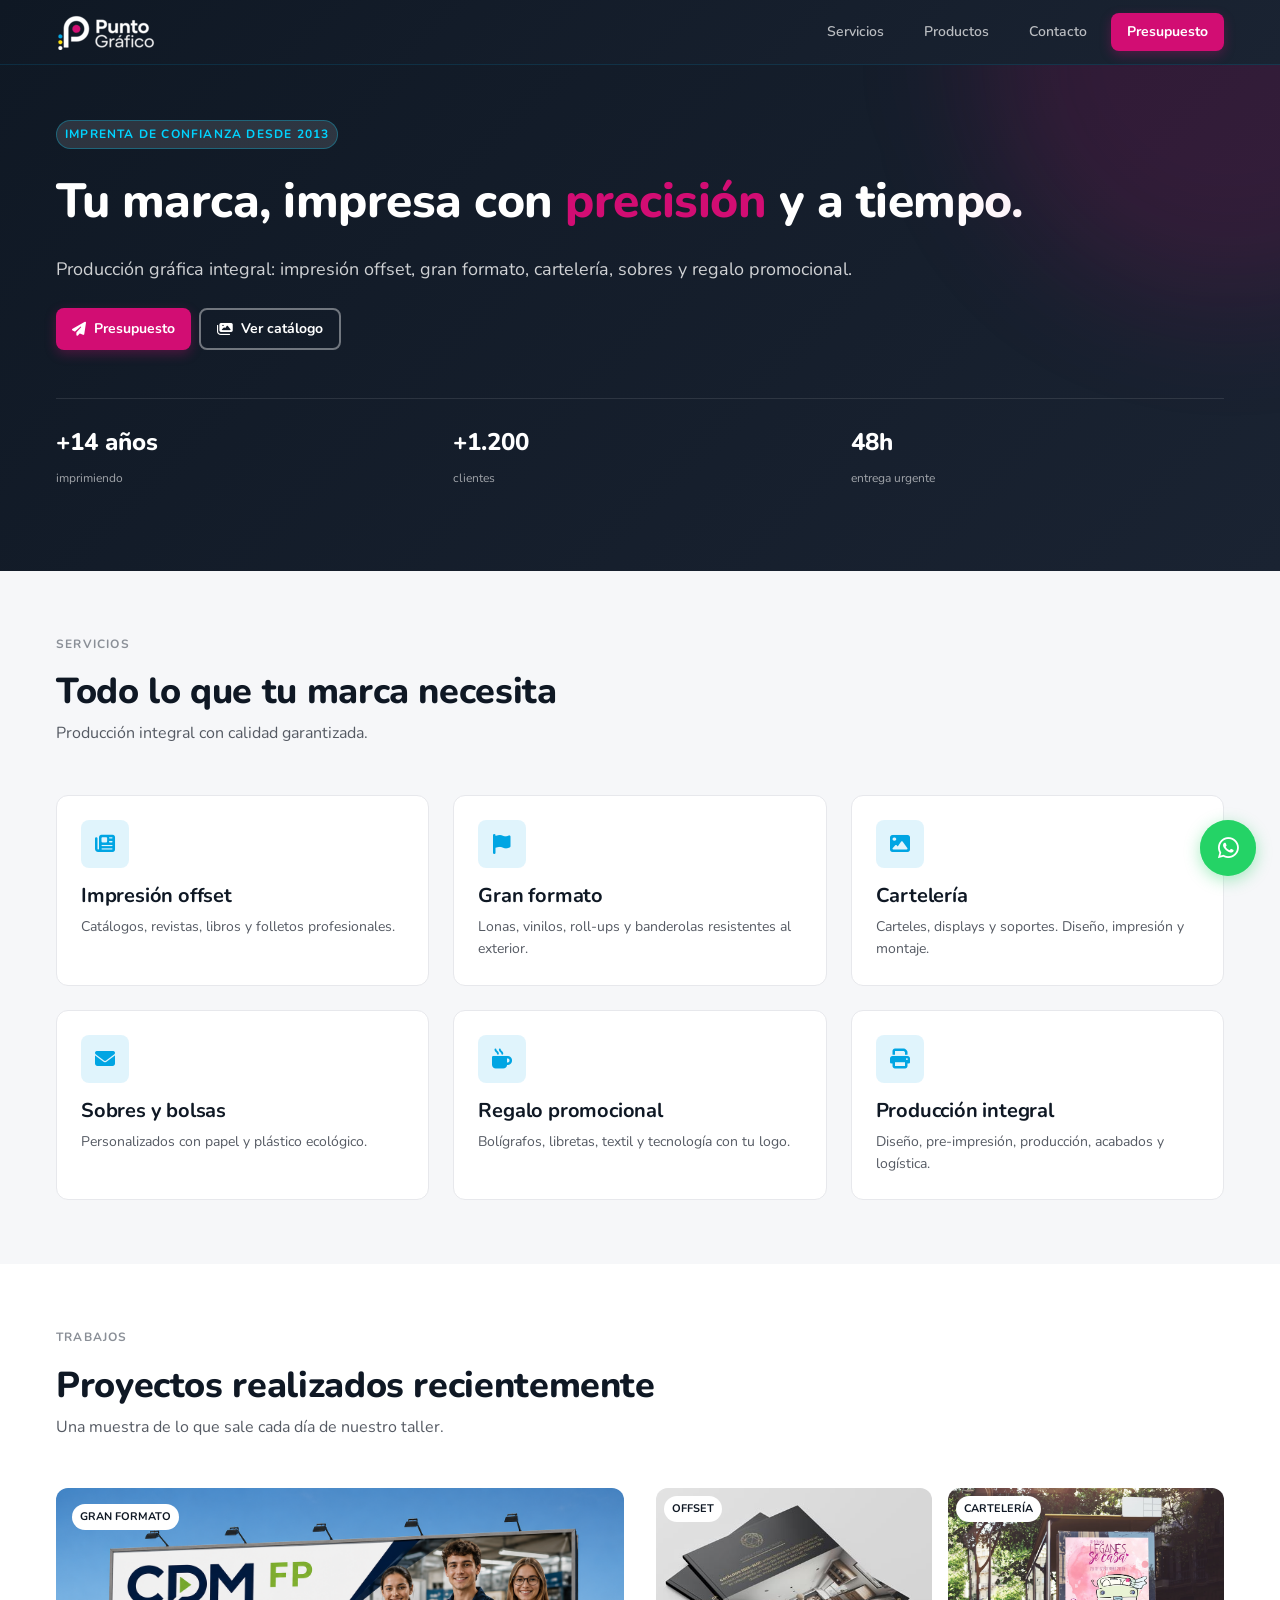
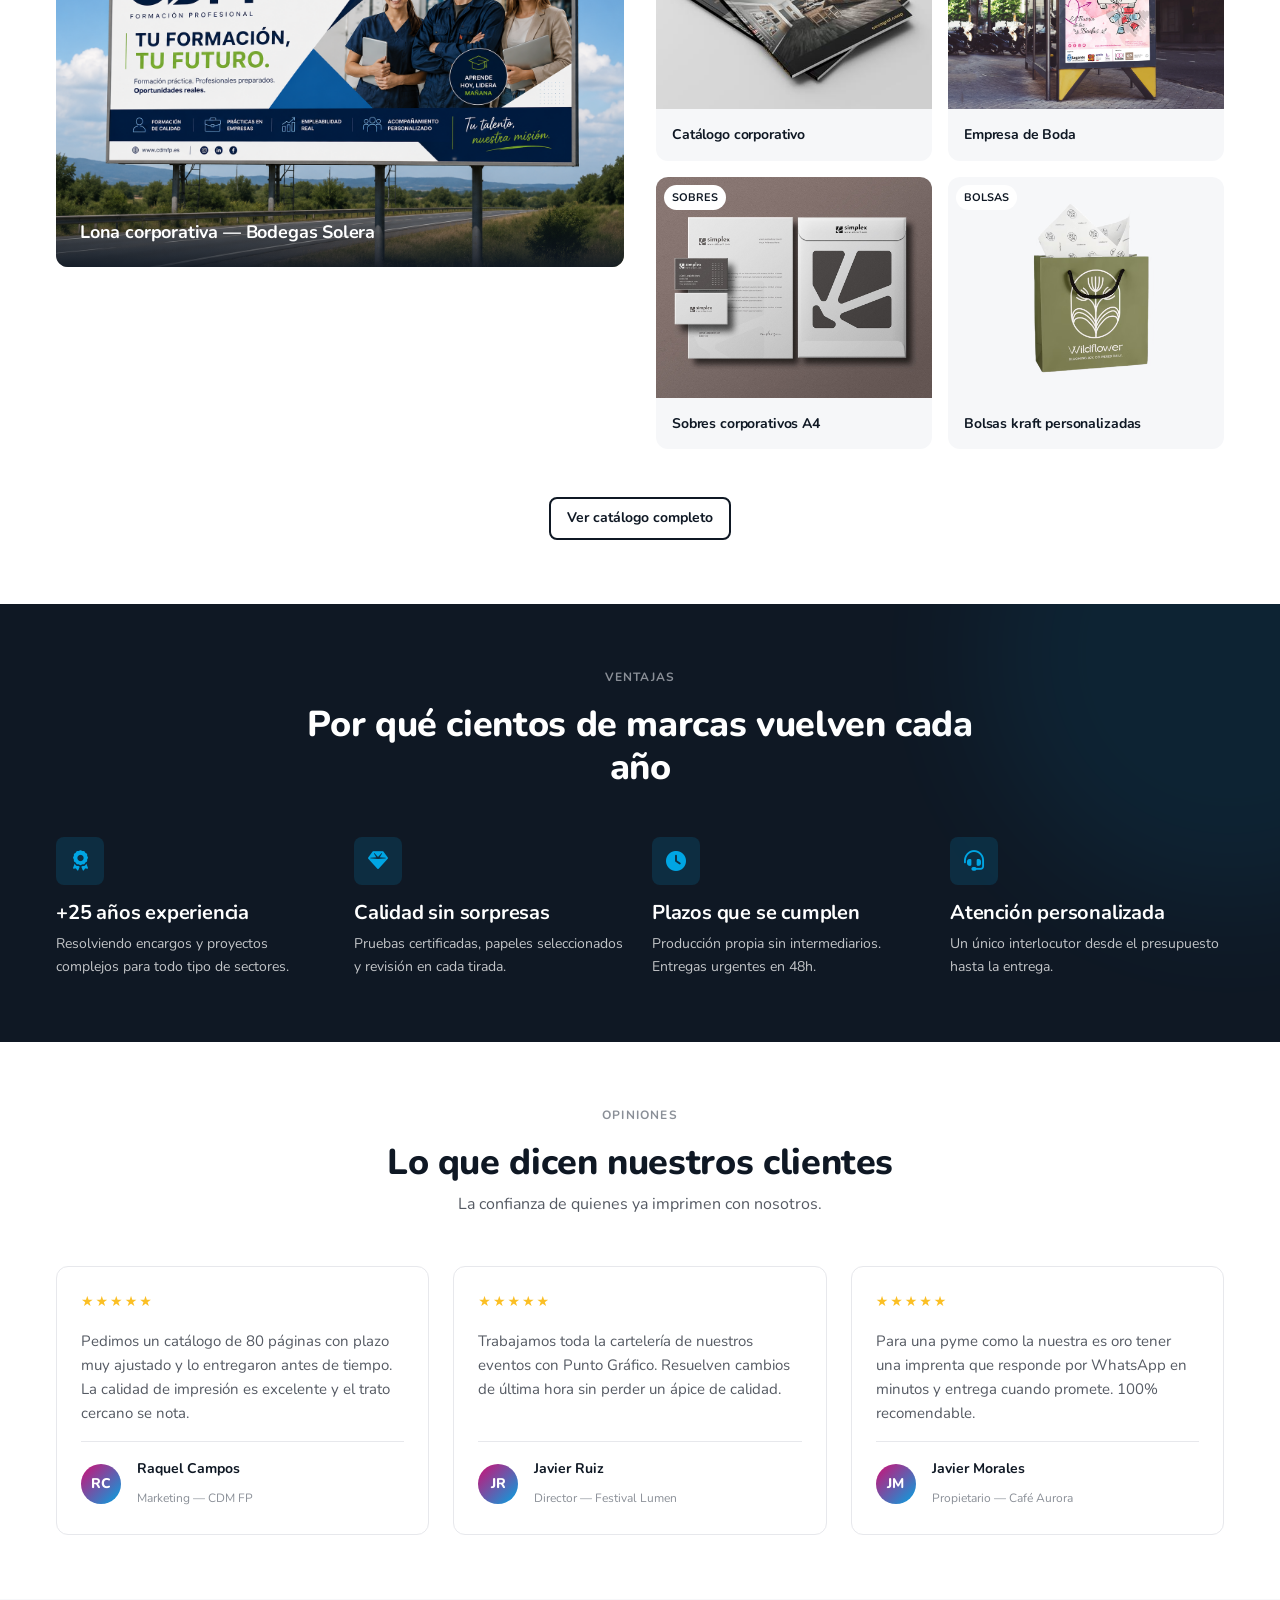
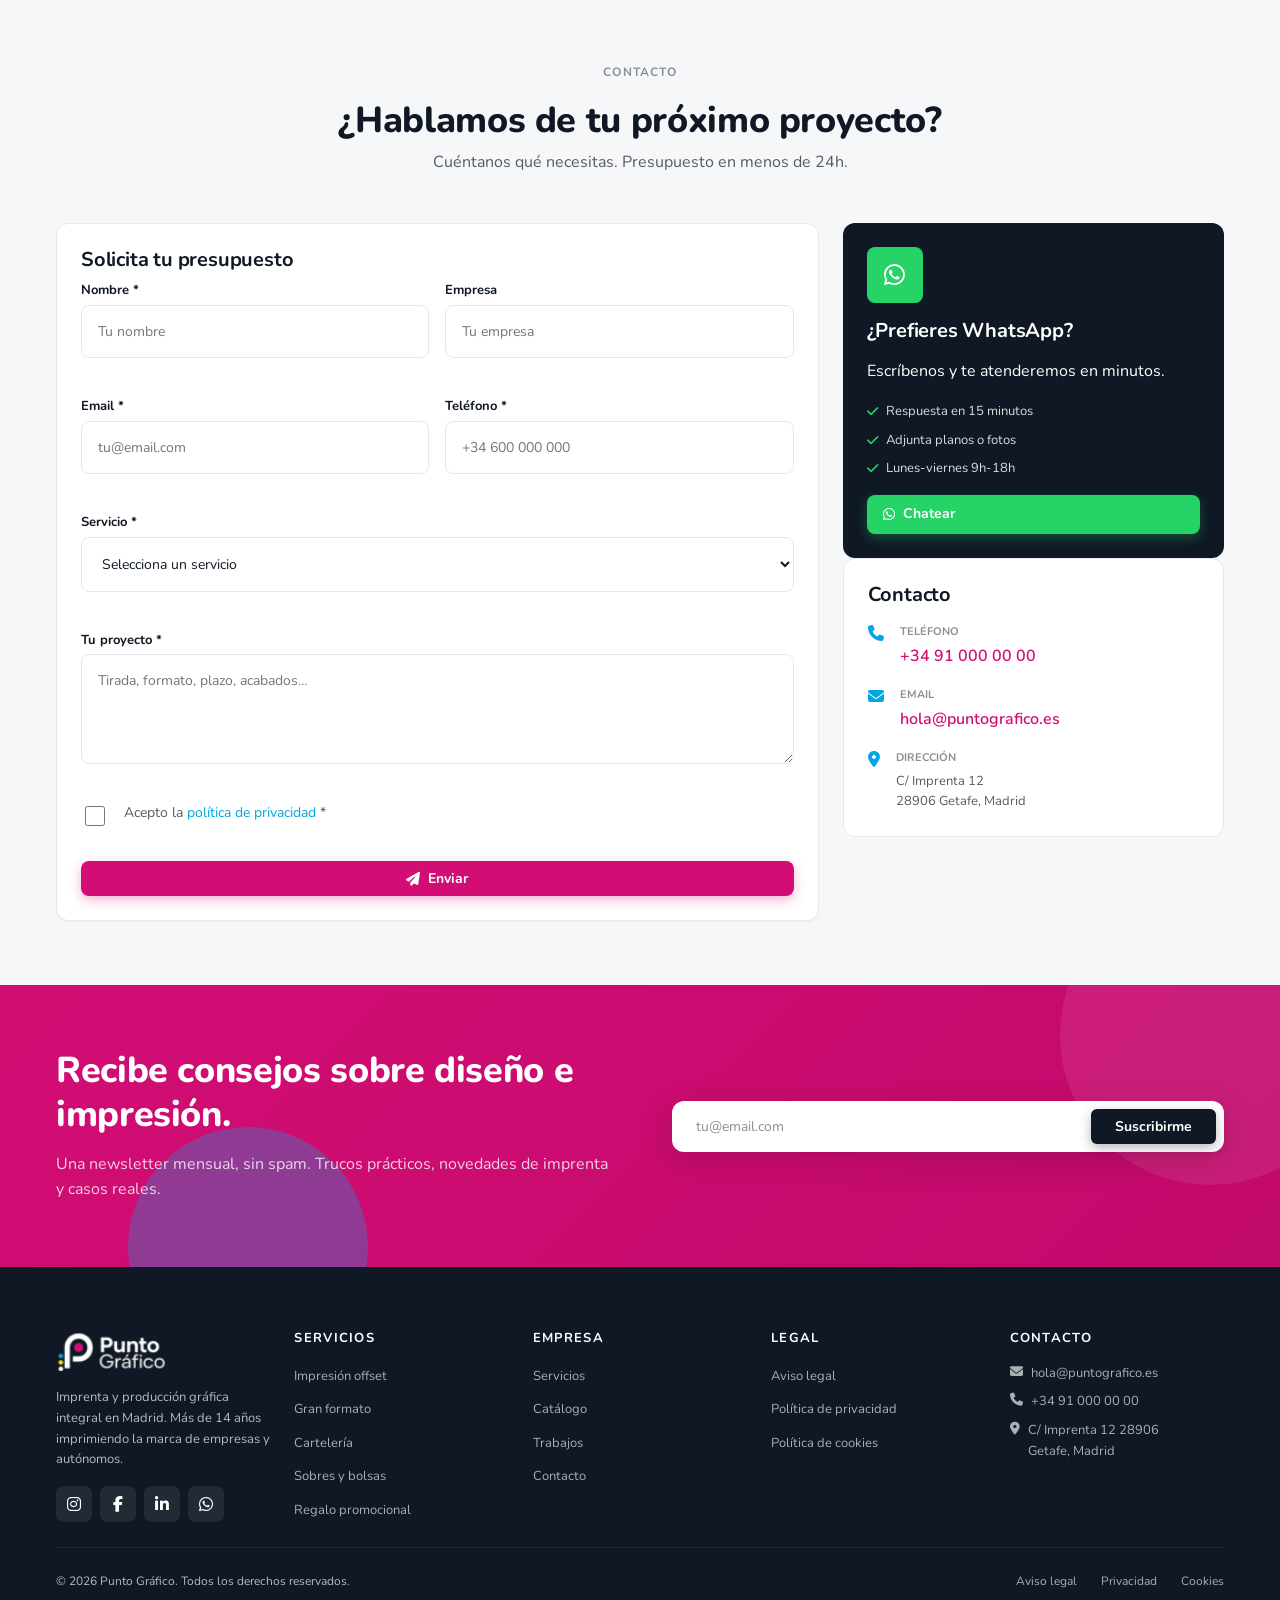
==== index.html @ 83bddce2 "primer commit" ====
<!DOCTYPE html>
<html lang="es">
<head>
    <meta charset="UTF-8">
    <meta name="viewport" content="width=device-width, initial-scale=1.0">
    <title>Punto Gráfico — Imprenta y producción gráfica</title>
    <meta name="description" content="Punto Gráfico: impresión offset, gran formato, cartelería, sobres y bolsas, regalo promocional. +14 años imprimiendo.">
    <link rel="preconnect" href="https://fonts.googleapis.com">
    <link rel="preconnect" href="https://fonts.gstatic.com" crossorigin>
    <link href="https://fonts.googleapis.com/css2?family=Nunito:wght@400;600;700;800&display=swap" rel="stylesheet">
    <link rel="stylesheet" href="https://cdnjs.cloudflare.com/ajax/libs/font-awesome/6.4.0/css/all.min.css">
    <link rel="stylesheet" href="css/styles.css">
</head>
<body>
    <!-- ───── Navbar ───── -->
    <header class="nav" id="nav">
        <div class="container nav-inner">
            <!-- <a href="#" class="logo">Punto Gráfico</a> -->
            <a href="#" class="logo"><img class="logo-img"  src="img/punto_grafico_white.png"></a>
            <button class="nav-toggle" id="nav-toggle" aria-label="Abrir menú" aria-expanded="false">
                <span class="hamburger"></span>
            </button>
            <nav id="nav-menu" class="nav-menu">
                <ul class="nav-links">
                    <li><a href="servicios.html">Servicios</a></li>
                    <li><a href="productos.html">Productos</a></li>
                    <li><a href="contacto.html">Contacto</a></li>
                </ul>
            </nav>
            <a href="contacto.html#contacto-form" class="btn btn-primary">Presupuesto</a>
        </div>
    </header>

    <main>
        <!-- ───── Hero ───── -->
        <section class="hero">
            <div class="container">
                <span class="badge">Imprenta de confianza desde 2013</span>
                <h1>Tu marca, impresa con <span class="accent">precisión</span> y a tiempo.</h1>
                <p class="lead">Producción gráfica integral: impresión offset, gran formato, cartelería, sobres y regalo promocional.</p>
                <div class="hero-cta">
                    <a href="contacto.html#contacto-form" class="btn btn-primary"><i class="fas fa-paper-plane"></i> Presupuesto</a>
                    <a href="productos.html" class="btn btn-secondary"><i class="fas fa-images"></i> Ver catálogo</a>
                </div>
                <div class="hero-stats">
                    <div><strong>+14 años</strong><span>imprimiendo</span></div>
                    <div><strong>+1.200</strong><span>clientes</span></div>
                    <div><strong>48h</strong><span>entrega urgente</span></div>
                </div>
            </div>
        </section>

        <!-- ───── Servicios ───── -->
        <section id="servicios" class="servicios">
            <div class="container">
                <div class="section-head">
                    <span class="eyebrow">Servicios</span>
                    <h2>Todo lo que tu marca necesita</h2>
                    <p>Producción integral con calidad garantizada.</p>
                </div>
                <div class="grid-servicios">
                    <article class="service-card">
                        <div class="service-icon"><i class="fas fa-newspaper"></i></div>
                        <h3>Impresión offset</h3>
                        <p>Catálogos, revistas, libros y folletos profesionales.</p>
                    </article>
                    <article class="service-card">
                        <div class="service-icon"><i class="fas fa-flag"></i></div>
                        <h3>Gran formato</h3>
                        <p>Lonas, vinilos, roll-ups y banderolas resistentes al exterior.</p>
                    </article>
                    <article class="service-card">
                        <div class="service-icon"><i class="fas fa-image"></i></div>
                        <h3>Cartelería</h3>
                        <p>Carteles, displays y soportes. Diseño, impresión y montaje.</p>
                    </article>
                    <article class="service-card">
                        <div class="service-icon"><i class="fas fa-envelope"></i></div>
                        <h3>Sobres y bolsas</h3>
                        <p>Personalizados con papel y plástico ecológico.</p>
                    </article>
                    <article class="service-card">
                        <div class="service-icon"><i class="fas fa-mug-hot"></i></div>
                        <h3>Regalo promocional</h3>
                        <p>Bolígrafos, libretas, textil y tecnología con tu logo.</p>
                    </article>
                    <article class="service-card">
                        <div class="service-icon"><i class="fas fa-print"></i></div>
                        <h3>Producción integral</h3>
                        <p>Diseño, pre-impresión, producción, acabados y logística.</p>
                    </article>
                </div>
            </div>
        </section>

        <!-- ───── Trabajos ───── -->
        <section id="trabajos" class="trabajos">
            <div class="container">
                <div class="section-head">
                    <span class="eyebrow">Trabajos</span>
                    <h2>Proyectos realizados recientemente</h2>
                    <p>Una muestra de lo que sale cada día de nuestro taller.</p>
                </div>
                <div class="proyectos-grid">
                    <article class="proyecto-featured">
                        <img src="img/lona-cdmfp.png" alt="Lona corporativa">
                        <span class="proyecto-tag">Gran formato</span>
                        <h3>Lona corporativa — Bodegas Solera</h3>
                    </article>
                    <div class="proyectos-small">
                        <article class="proyecto-card">
                            <img src="img/catalogo-profesional.jpg" alt="Catálogo">
                            <span class="proyecto-tag">Offset</span>
                            <h3>Catálogo corporativo</h3>
                        </article>
                        <article class="proyecto-card">
                            <img src="img/carteleria-bus.webp" alt="Cartelería">
                            <span class="proyecto-tag">Cartelería</span>
                            <h3>Empresa de Boda</h3>
                        </article>
                        <article class="proyecto-card">
                            <img src="img/bolsa-simplex.jpg" alt="Sobres">
                            <span class="proyecto-tag">Sobres</span>
                            <h3>Sobres corporativos A4</h3>
                        </article>
                        <article class="proyecto-card">
                            <img src="img/bolsa-wildflower.avif" alt="Bolsas">
                            <span class="proyecto-tag">Bolsas</span>
                            <h3>Bolsas kraft personalizadas</h3>
                        </article>
                    </div>
                </div>
                <div class="proyectos-cta">
                    <a href="productos.html" class="btn btn-secondary">Ver catálogo completo</a>
                </div>
            </div>
        </section>

        <!-- ───── Por qué ───── -->
        <section id="por-que" class="por-que">
            <div class="container">
                <div class="section-head section-head-center">
                    <span class="eyebrow">Ventajas</span>
                    <h2>Por qué cientos de marcas vuelven cada año</h2>
                </div>
                <div class="grid-rasgos">
                    <div class="rasgo">
                        <div class="rasgo-icon"><i class="fas fa-award"></i></div>
                        <h3>+25 años experiencia</h3>
                        <p>Resolviendo encargos y proyectos complejos para todo tipo de sectores.</p>
                    </div>
                    <div class="rasgo">
                        <div class="rasgo-icon"><i class="fas fa-gem"></i></div>
                        <h3>Calidad sin sorpresas</h3>
                        <p>Pruebas certificadas, papeles seleccionados y revisión en cada tirada.</p>
                    </div>
                    <div class="rasgo">
                        <div class="rasgo-icon"><i class="fas fa-clock"></i></div>
                        <h3>Plazos que se cumplen</h3>
                        <p>Producción propia sin intermediarios. Entregas urgentes en 48h.</p>
                    </div>
                    <div class="rasgo">
                        <div class="rasgo-icon"><i class="fas fa-headset"></i></div>
                        <h3>Atención personalizada</h3>
                        <p>Un único interlocutor desde el presupuesto hasta la entrega.</p>
                    </div>
                </div>
            </div>
        </section>

        <!-- ───── Reseñas ───── -->
        <section id="resenas" class="resenas">
            <div class="container">
                <div class="section-head section-head-center">
                    <span class="eyebrow">Opiniones</span>
                    <h2>Lo que dicen nuestros clientes</h2>
                    <p>La confianza de quienes ya imprimen con nosotros.</p>
                </div>
                <div class="testimonios-grid">
                    <article class="testimonio">
                        <div class="stars">★★★★★</div>
                        <p class="testimonio-text">Pedimos un catálogo de 80 páginas con plazo muy ajustado y lo entregaron antes de tiempo. La calidad de impresión es excelente y el trato cercano se nota.</p>
                        <div class="testimonio-autor">
                            <div class="avatar">RC</div>
                            <div>
                                <strong>Raquel Campos</strong>
                                <span>Marketing — CDM FP</span>
                            </div>
                        </div>
                    </article>

                    <article class="testimonio">
                        <div class="stars">★★★★★</div>
                        <p class="testimonio-text">Trabajamos toda la cartelería de nuestros eventos con Punto Gráfico. Resuelven cambios de última hora sin perder un ápice de calidad.</p>
                        <div class="testimonio-autor">
                            <div class="avatar">JR</div>
                            <div>
                                <strong>Javier Ruiz</strong>
                                <span>Director — Festival Lumen</span>
                            </div>
                        </div>
                    </article>

                    <article class="testimonio">
                        <div class="stars">★★★★★</div>
                        <p class="testimonio-text">Para una pyme como la nuestra es oro tener una imprenta que responde por WhatsApp en minutos y entrega cuando promete. 100% recomendable.</p>
                        <div class="testimonio-autor">
                            <div class="avatar">JM</div>
                            <div>
                                <strong>Javier Morales</strong>
                                <span>Propietario — Café Aurora</span>
                            </div>
                        </div>
                    </article>
                </div>
            </div>
        </section>

        <!-- ───── Contacto ───── -->
        <section id="contacto" class="contacto">
            <div class="container">
                <div class="section-head section-head-center">
                    <span class="eyebrow">Contacto</span>
                    <h2>¿Hablamos de tu próximo proyecto?</h2>
                    <p>Cuéntanos qué necesitas. Presupuesto en menos de 24h.</p>
                </div>
                <div class="contacto-grid">
                    <form class="form-card" id="contacto-form" novalidate>
                        <h3>Solicita tu presupuesto</h3>
                        <div class="form-row">
                            <div class="form-field">
                                <label for="nombre">Nombre *</label>
                                <input type="text" id="nombre" name="nombre" placeholder="Tu nombre" required>
                                <span class="error-message" id="error-nombre" role="alert"></span>
                            </div>
                            <div class="form-field">
                                <label for="empresa">Empresa</label>
                                <input type="text" id="empresa" name="empresa" placeholder="Tu empresa">
                            </div>
                        </div>
                        <div class="form-row">
                            <div class="form-field">
                                <label for="email">Email *</label>
                                <input type="email" id="email" name="email" placeholder="tu@email.com" required>
                                <span class="error-message" id="error-email" role="alert"></span>
                            </div>
                            <div class="form-field">
                                <label for="telefono">Teléfono *</label>
                                <input type="tel" id="telefono" name="telefono" placeholder="+34 600 000 000" required>
                                <span class="error-message" id="error-telefono" role="alert"></span>
                            </div>
                        </div>
                        <div class="form-field">
                            <label for="servicio">Servicio *</label>
                            <select id="servicio" name="servicio" required>
                                <option value="">Selecciona un servicio</option>
                                <option value="offset">Impresión offset</option>
                                <option value="gran-formato">Gran formato</option>
                                <option value="carteleria">Cartelería</option>
                                <option value="sobres">Sobres y bolsas</option>
                                <option value="promo">Regalo promocional</option>
                                <option value="integral">Producción integral</option>
                                <option value="otro">Otro</option>
                            </select>
                            <span class="error-message" id="error-servicio" role="alert"></span>
                        </div>
                        <div class="form-field">
                            <label for="mensaje">Tu proyecto *</label>
                            <textarea id="mensaje" name="mensaje" placeholder="Tirada, formato, plazo, acabados…" rows="4" required></textarea>
                            <span class="error-message" id="error-mensaje" role="alert"></span>
                        </div>
                        <div class="form-field checkbox">
                            <input type="checkbox" id="privacidad" name="privacidad" required>
                            <label for="privacidad">Acepto la <a href="#" target="_blank">política de privacidad</a> *</label>
                            <span class="error-message" id="error-privacidad" role="alert"></span>
                        </div>
                        <button type="submit" class="btn btn-primary"><i class="fas fa-paper-plane"></i> Enviar</button>
                        <div class="form-success hidden" role="status" aria-live="polite">
                            <i class="fas fa-check-circle"></i>
                            <p>¡Gracias! Te contactaremos en breve.</p>
                        </div>
                    </form>
                    <aside class="contacto-lateral">
                        <div class="whatsapp-card">
                            <div class="whatsapp-icon"><i class="fab fa-whatsapp"></i></div>
                            <h3>¿Prefieres WhatsApp?</h3>
                            <p>Escríbenos y te atenderemos en minutos.</p>
                            <ul class="wa-benefits">
                                <li><i class="fas fa-check"></i> Respuesta en 15 minutos</li>
                                <li><i class="fas fa-check"></i> Adjunta planos o fotos</li>
                                <li><i class="fas fa-check"></i> Lunes-viernes 9h-18h</li>
                            </ul>
                            <a href="https://wa.me/34600000000" target="_blank" class="btn btn-whatsapp">
                                <i class="fab fa-whatsapp"></i> Chatear
                            </a>
                        </div>
                        <div class="info-card">
                            <h3>Contacto</h3>
                            <ul class="info-list">
                                <li>
                                    <i class="fas fa-phone"></i>
                                    <div>
                                        <span class="label">Teléfono</span>
                                        <a href="tel:+34910000000">+34 91 000 00 00</a>
                                    </div>
                                </li>
                                <li>
                                    <i class="fas fa-envelope"></i>
                                    <div>
                                        <span class="label">Email</span>
                                        <a href="mailto:hola@puntografico.es">hola@puntografico.es</a>
                                    </div>
                                </li>
                                <li>
                                    <i class="fas fa-map-marker-alt"></i>
                                    <div>
                                        <span class="label">Dirección</span>
                                        <p>C/ Imprenta 12<br>28906 Getafe, Madrid</p>
                                    </div>
                                </li>
                            </ul>
                        </div>
                    </aside>
                </div>
            </div>
        </section>

        <!-- ───── Newsletter ───── -->
        <section class="newsletter">
            <div class="container">
                <div class="newsletter-content">
                    <div>
                        <h2>Recibe consejos sobre diseño e impresión.</h2>
                        <p>Una newsletter mensual, sin spam. Trucos prácticos, novedades de imprenta y casos reales.</p>
                    </div>
                    <form class="newsletter-form">
                        <input type="email" placeholder="tu@email.com" required>
                        <button type="submit" class="btn btn-dark">Suscribirme</button>
                    </form>
                </div>
            </div>
        </section>
    </main>

    <!-- ───── Footer ───── -->
    <footer class="footer">
        <div class="container">
            <div class="footer-grid">
                <div class="footer-brand">
                    <img class="footer-logo" src="img/punto_grafico_white.png" alt="Punto Gráfico">
                    <p>Imprenta y producción gráfica integral en Madrid. Más de 14 años imprimiendo la marca de empresas y autónomos.</p>
                    <div class="socials">
                        <a href="#" aria-label="Instagram"><i class="fab fa-instagram"></i></a>
                        <a href="#" aria-label="Facebook"><i class="fab fa-facebook-f"></i></a>
                        <a href="#" aria-label="LinkedIn"><i class="fab fa-linkedin-in"></i></a>
                        <a href="#" aria-label="WhatsApp"><i class="fab fa-whatsapp"></i></a>
                    </div>
                </div>
                <div>
                    <h4>SERVICIOS</h4>
                    <ul class="footer-links">
                        <li><a href="servicios.html">Impresión offset</a></li>
                        <li><a href="servicios.html">Gran formato</a></li>
                        <li><a href="servicios.html">Cartelería</a></li>
                        <li><a href="servicios.html">Sobres y bolsas</a></li>
                        <li><a href="servicios.html">Regalo promocional</a></li>
                    </ul>
                </div>
                <div>
                    <h4>EMPRESA</h4>
                    <ul class="footer-links">
                        <li><a href="servicios.html">Servicios</a></li>
                        <li><a href="productos.html">Catálogo</a></li>
                        <li><a href="index.html#trabajos">Trabajos</a></li>
                        <li><a href="contacto.html">Contacto</a></li>
                    </ul>
                </div>
                <div>
                    <h4>LEGAL</h4>
                    <ul class="footer-links">
                        <li><a href="#">Aviso legal</a></li>
                        <li><a href="#">Política de privacidad</a></li>
                        <li><a href="#">Política de cookies</a></li>
                    </ul>
                </div>
                <div>
                    <h4>CONTACTO</h4>
                    <ul class="footer-contact">
                        <li><a href="mailto:hola@puntografico.es"><i class="fas fa-envelope"></i> hola@puntografico.es</a></li>
                        <li><a href="tel:+34910000000"><i class="fas fa-phone"></i> +34 91 000 00 00</a></li>
                        <li><span><i class="fas fa-map-marker-alt"></i> C/ Imprenta 12 28906<br>Getafe, Madrid</span></li>
                    </ul>
                </div>
            </div>
            <div class="footer-bottom">
                <p>&copy; 2026 Punto Gráfico. Todos los derechos reservados.</p>
                <div class="footer-legal">
                    <a href="#">Aviso legal</a>
                    <a href="#">Privacidad</a>
                    <a href="#">Cookies</a>
                </div>
            </div>
        </div>
    </footer>

    <a href="https://wa.me/34600000000" target="_blank" class="float-whatsapp" aria-label="WhatsApp">
        <i class="fab fa-whatsapp"></i>
    </a>

    <script src="js/main.js"></script>
</body>
</html>
---- css/styles.css ----
/* ─────────────── Base ─────────────── */
:root {
  --bg: #ffffff;
  --bg-soft: #f6f7f9;
  --text: #0f1824;
  --text-secondary: #555a63;
  --text-muted: #8a8f97;
  --accent: #d20d73;
  --accent-alt: #00a5e3;
  --border: #e7e8ec;
  --whatsapp: #25d366;
  --radius: 8px;
  --radius-lg: 12px;
  --shadow-sm: 0 1px 2px rgba(15, 24, 36, 0.04);
  --shadow-md: 0 6px 20px rgba(15, 24, 36, 0.08);
  --shadow-lg: 0 20px 40px rgba(15, 24, 36, 0.12);
  
  /* Spacing: multiples of 8px */
  --space-xs: 4px;
  --space-sm: 8px;
  --space-md: 16px;
  --space-lg: 24px;
  --space-xl: 32px;
  --space-xxl: 48px;
  --space-2xl: 48px;
  --space-3xl: 64px;
}

* {
  box-sizing: border-box;
}

html {
  scroll-behavior: smooth;
}

body {
  margin: 0;
  font-family: 'Nunito', system-ui, -apple-system, sans-serif;
  color: var(--text);
  background: var(--bg);
  font-size: 16px;
  line-height: 1.6;
  -webkit-font-smoothing: antialiased;
}

img {
  max-width: 100%;
  display: block;
}

a {
  color: inherit;
  text-decoration: none;
  transition: color 0.2s ease;
}

button {
  font-family: inherit;
  cursor: pointer;
  border: none;
}

.container {
  max-width: 1200px;
  margin: 0 auto;
  padding: 0 var(--space-md);
}

/* ─────────────── Typography ─────────────── */
h1, h2, h3, h4 {
  margin: 0;
  line-height: 1.2;
  letter-spacing: -0.01em;
}

h1 {
  font-weight: 800;
  font-size: clamp(28px, 6vw, 48px);
}

h2 {
  font-weight: 800;
  font-size: clamp(24px, 4vw, 36px);
}

h3 {
  font-weight: 700;
  font-size: 20px;
}

p {
  margin: 0;
}

.lead {
  font-size: 18px;
  color: var(--text-secondary);
  line-height: 1.6;
}

.eyebrow {
  display: block;
  font-size: 12px;
  font-weight: 700;
  text-transform: uppercase;
  letter-spacing: 0.1em;
  color: var(--text-muted);
  margin-bottom: var(--space-md);
}

.accent {
  color: var(--accent);
}

/* ─────────────── Buttons ─────────────── */
.btn {
  display: inline-flex;
  align-items: center;
  gap: var(--space-sm);
  padding: var(--space-sm) var(--space-md);
  border-radius: var(--radius);
  font-weight: 700;
  font-size: 14px;
  transition: all 0.2s ease;
  white-space: nowrap;
}

.btn:focus-visible {
  outline: 2px solid var(--accent);
  outline-offset: 2px;
}

.btn-primary {
  background: var(--accent);
  color: white;
  box-shadow: 0 4px 12px rgba(210, 13, 115, 0.3);
}

.btn-primary:hover {
  background: #b30a62;
  transform: translateY(-2px);
  box-shadow: 0 6px 16px rgba(210, 13, 115, 0.4);
}

.btn-secondary {
  border: 2px solid var(--text);
  color: var(--text);
  background: transparent;
}

.btn-secondary:hover {
  background: var(--bg-soft);
  color: var(--accent);
  border-color: var(--accent);
}

.hero .btn-secondary {
  border: 2px solid rgba(255, 255, 255, 0.4);
  color: white;
}

.hero .btn-secondary:hover {
  background: rgba(255, 255, 255, 0.12);
  color: white;
  border-color: white;
}

.btn-whatsapp {
  background: var(--whatsapp);
  color: white;
  box-shadow: 0 4px 12px rgba(37, 211, 102, 0.3);
}

.btn-whatsapp:hover {
  background: #1fbf5a;
  transform: translateY(-2px);
}

.btn-dark {
  background: var(--text);
  color: white;
  box-shadow: 0 4px 12px rgba(15, 24, 36, 0.3);
}

.btn-dark:hover {
  background: #1a2e42;
  transform: translateY(-2px);
  box-shadow: 0 6px 16px rgba(15, 24, 36, 0.4);
}

.badge {
  display: inline-block;
  padding: var(--space-xs) var(--space-sm);
  background: rgba(0, 165, 227, 0.12);
  color: var(--accent-alt);
  border-radius: 20px;
  font-size: 12px;
  font-weight: 700;
  text-transform: uppercase;
  letter-spacing: 0.1em;
}

/* ─────────────── Navbar ─────────────── */
.nav {
  position: fixed;
  top: 0;
  left: 0;
  right: 0;
  z-index: 50;
  background: linear-gradient(135deg, #0f1824 0%, #1a2332 100%);
  backdrop-filter: blur(10px);
  border-bottom: 1px solid rgba(0, 165, 227, 0.15);
  transition: all 0.3s ease;
}

.nav.scrolled {
  background: linear-gradient(135deg, #0f1824 0%, #1a2332 100%);
  box-shadow: 0 8px 32px rgba(15, 24, 36, 0.3);
}

.nav-inner {
  display: flex;
  align-items: center;
  gap: var(--space-md);
  height: 64px;
}

.logo {
  font-weight: 800;
  font-size: 18px;
  color: white;
}

.logo-img {
  width: 100px;
}

.nav-toggle {
  display: none;
  flex-direction: column;
  gap: 4px;
  background: none;
  margin-left: auto;
}

.hamburger {
  width: 24px;
  height: 2px;
  background: white;
  transition: all 0.3s ease;
}

.nav-toggle.active .hamburger:nth-child(1) {
  transform: translateY(8px) rotate(45deg);
}

.nav-toggle.active .hamburger:nth-child(2) {
  opacity: 0;
}

.nav-toggle.active .hamburger:nth-child(3) {
  transform: translateY(-8px) rotate(-45deg);
}

.nav-menu {
  display: flex;
  margin-left: auto;
}

.nav-links {
  display: flex;
  align-items: center;
  gap: var(--space-lg);
  list-style: none;
  margin: 0;
  padding: 0;
}

.nav-links a {
  font-weight: 600;
  font-size: 14px;
  color: rgba(255, 255, 255, 0.7);
  padding: var(--space-xs) var(--space-sm);
  border-radius: var(--radius);
  transition: color 0.2s ease;
}

.nav-links a:hover,
.nav-links a:focus {
  color: white;
  background: rgba(255, 255, 255, 0.1);
}

/* ─────────────── Breadcrumb ─────────────── */
.breadcrumb {
  display: flex;
  align-items: center;
  gap: var(--space-sm);
  margin-bottom: var(--space-lg);
  font-size: 12px;
  font-weight: 700;
  text-transform: uppercase;
  letter-spacing: 0.1em;
}

.breadcrumb a {
  color: rgba(255, 255, 255, 0.7);
  transition: color 0.2s ease;
}

.breadcrumb a:hover {
  color: white;
}

.breadcrumb .sep {
  color: rgba(255, 255, 255, 0.4);
  opacity: 0.5;
}

/* ─────────────── Hero ─────────────── */
.hero {
  padding: 120px 0 80px;
  background: linear-gradient(135deg, #0f1824 0%, #1a2332 100%);
  color: white;
  position: relative;
  overflow: hidden;
}

.hero::before {
  content: "";
  position: absolute;
  top: -200px;
  right: -200px;
  width: 500px;
  height: 500px;
  border-radius: 50%;
  background: rgba(210, 13, 115, 0.15);
  filter: blur(60px);
  z-index: 0;
}

.hero-content {
  max-width: 700px;
  position: relative;
  z-index: 1;
}

.hero .badge {
  background: rgba(255, 255, 255, 0.12);
  color: #00d4ff;
  border: 1px solid rgba(0, 212, 255, 0.3);
  margin-bottom: var(--space-lg);
}

.hero h1 {
  color: white;
  margin-bottom: var(--space-lg);
}

.hero .lead {
  color: rgba(255, 255, 255, 0.8);
  margin-bottom: var(--space-lg);
}

.hero-cta {
  display: flex;
  flex-wrap: wrap;
  gap: var(--space-sm);
  margin-bottom: var(--space-xxl);
}

.hero-stats {
  display: grid;
  grid-template-columns: repeat(3, 1fr);
  gap: var(--space-lg);
  padding-top: var(--space-lg);
  border-top: 1px solid rgba(255, 255, 255, 0.1);
}

.hero-stats div strong {
  display: block;
  font-size: 24px;
  margin-bottom: var(--space-xs);
  color: white;
  font-weight: 800;
}

.hero-stats div span {
  font-size: 12px;
  color: rgba(255, 255, 255, 0.6);
}

/* ─────────────── Sections ─────────────── */
section {
  padding: var(--space-3xl) 0;
}

.section-head {
  max-width: 800px;
  margin-bottom: var(--space-xxl);
}

.section-head p {
  font-size: 16px;
  color: var(--text-secondary);
  margin-top: var(--space-sm);
}

.section-head-center {
  max-width: 700px;
  margin-left: auto;
  margin-right: auto;
  text-align: center;
}

/* ─────────────── Servicios ───────────── */
.servicios {
  background: var(--bg-soft);
}

.grid-servicios {
  display: grid;
  grid-template-columns: repeat(auto-fit, minmax(280px, 1fr));
  gap: var(--space-lg);
}

.service-card {
  background: white;
  padding: var(--space-lg);
  border-radius: var(--radius-lg);
  border: 1px solid var(--border);
  transition: all 0.3s ease;
}

.service-card:hover {
  transform: translateY(-4px);
  border-color: transparent;
  box-shadow: var(--shadow-md);
}

.service-icon {
  width: 48px;
  height: 48px;
  display: grid;
  place-items: center;
  background: rgba(0, 165, 227, 0.12);
  color: var(--accent-alt);
  border-radius: var(--radius);
  font-size: 20px;
  margin-bottom: var(--space-md);
  transition: all 0.3s ease;
}

.service-card:hover .service-icon {
  background: var(--accent);
  color: white;
  transform: scale(1.08);
}

.service-card h3 {
  margin-bottom: var(--space-sm);
}

.service-card p {
  font-size: 14px;
  color: var(--text-secondary);
}

/* ─────────────── Trabajos ───────────── */
.proyectos-grid {
  display: flex;
  flex-direction: column;
  align-items: center;
  gap: var(--space-lg);
  margin-bottom: var(--space-xxl);
}

.proyecto-featured {
  position: relative;
  border-radius: var(--radius-lg);
  overflow: hidden;
  background: var(--bg-soft);
  max-width: 600px;
  margin: 0 auto;
}

.proyecto-featured img {
  width: 100%;
  aspect-ratio: 3 / 2;
  object-fit: cover;
  display: block;
  transition: transform 0.3s ease;
}

.proyecto-featured:hover img {
  transform: scale(1.03);
}

.proyecto-featured .proyecto-tag {
  position: absolute;
  top: var(--space-md);
  left: var(--space-md);
  background: white;
  color: var(--text);
  font-size: 11px;
  font-weight: 700;
  text-transform: uppercase;
  padding: var(--space-xs) var(--space-sm);
  border-radius: 20px;
}

.proyecto-featured h3 {
  position: absolute;
  bottom: 0;
  left: 0;
  right: 0;
  margin: 0;
  padding: var(--space-lg);
  background: linear-gradient(to top, rgba(15, 24, 36, 0.9), rgba(15, 24, 36, 0));
  color: white;
  font-size: 18px;
}

.proyectos-small {
  display: grid;
  grid-template-columns: 1fr;
  gap: var(--space-md);
}

.proyecto-card {
  position: relative;
  border-radius: var(--radius-lg);
  overflow: hidden;
  background: var(--bg-soft);
}

.proyecto-card img {
  width: 100%;
  aspect-ratio: 5 / 4;
  object-fit: cover;
  display: block;
  transition: transform 0.3s ease;
}

.proyecto-card:hover img {
  transform: scale(1.03);
}

.proyecto-card .proyecto-tag {
  position: absolute;
  top: var(--space-sm);
  left: var(--space-sm);
  background: white;
  color: var(--text);
  font-size: 11px;
  font-weight: 700;
  text-transform: uppercase;
  padding: var(--space-xs) var(--space-sm);
  border-radius: 20px;
}

.proyecto-card h3 {
  padding: var(--space-md);
  font-size: 14px;
  line-height: 1.4;
}

.proyectos-cta {
  display: flex;
  justify-content: center;
}

@media (min-width: 768px) {
  .proyectos-grid {
    flex-direction: row;
    align-items: flex-start;
    gap: var(--space-xl);
  }

  .proyecto-featured {
    flex: 1;
  }

  .proyectos-small {
    flex: 1;
    grid-template-columns: 1fr 1fr;
    gap: var(--space-md);
  }
}

/* ─────────────── Por qué ───────────── */
.por-que {
  background: var(--text);
  color: white;
  position: relative;
  overflow: hidden;
}

.por-que::before {
  content: "";
  position: absolute;
  top: -200px;
  right: -200px;
  width: 500px;
  height: 500px;
  border-radius: 50%;
  background: var(--accent-alt);
  opacity: 0.08;
  filter: blur(60px);
}

.por-que .section-head-center p {
  color: rgba(255, 255, 255, 0.7);
}

.por-que h2 {
  color: white;
}

.grid-rasgos {
  display: grid;
  grid-template-columns: repeat(auto-fit, minmax(200px, 1fr));
  gap: var(--space-lg);
  position: relative;
  z-index: 1;
}

.rasgo-icon {
  width: 48px;
  height: 48px;
  display: grid;
  place-items: center;
  background: rgba(0, 165, 227, 0.15);
  color: var(--accent-alt);
  border-radius: var(--radius);
  font-size: 20px;
  margin-bottom: var(--space-md);
}

.rasgo h3 {
  margin-bottom: var(--space-sm);
  color: white;
}

.rasgo p {
  font-size: 14px;
  color: rgba(255, 255, 255, 0.75);
}

/* ─────────────── Formulario ─────────────── */
.form-card {
  background: white;
  padding: var(--space-lg);
  border-radius: var(--radius-lg);
  border: 1px solid var(--border);
  box-shadow: var(--shadow-sm);
}

.form-card h3 {
  margin-bottom: var(--space-sm);
}

.form-row {
  display: grid;
  grid-template-columns: 1fr 1fr;
  gap: var(--space-md);
}

.form-field {
  display: flex;
  flex-direction: column;
  gap: var(--space-xs);
  margin-bottom: var(--space-md);
}

.form-field label {
  font-size: 13px;
  font-weight: 700;
  color: var(--text);
}

.form-field input,
.form-field select,
.form-field textarea {
  padding: var(--space-md) var(--space-md);
  border: 1px solid var(--border);
  border-radius: var(--radius);
  font-family: inherit;
  font-size: 14px;
  color: var(--text);
  background: white;
  transition: all 0.2s ease;
}

.form-field input:focus,
.form-field select:focus,
.form-field textarea:focus {
  outline: none;
  border-color: var(--accent);
  box-shadow: 0 0 0 3px rgba(210, 13, 115, 0.12);
}

.form-field.error input,
.form-field.error select,
.form-field.error textarea {
  border-color: #ef4444;
  box-shadow: 0 0 0 3px rgba(239, 68, 68, 0.12);
}

.form-field.error .error-message {
  display: block;
}

.form-field textarea {
  resize: vertical;
  min-height: 100px;
}

.form-field.checkbox {
  flex-direction: row;
  align-items: flex-start;
  gap: var(--space-md);
  margin-bottom: var(--space-lg);
}

.form-field.checkbox input {
  margin-top: 4px;
  min-width: 20px;
  width: 20px;
  height: 20px;
  padding: 0;
  border: 1px solid var(--border);
  cursor: pointer;
}

.form-field.checkbox input:focus {
  outline: 2px solid var(--accent);
  outline-offset: 2px;
}

.form-field.checkbox label {
  margin: 0;
  font-weight: 400;
  font-size: 14px;
  color: var(--text-secondary);
}

.form-field.checkbox a {
  color: var(--accent-alt);
  text-decoration: none;
  transition: color 0.2s ease;
}

.form-field.checkbox a:hover {
  color: #00d4ff;
  text-decoration: underline;
}

.error-message {
  display: block;
  font-size: 12px;
  color: #ef4444;
  margin-top: 2px;
  min-height: 16px;
}

.form-card .btn {
  width: 100%;
  justify-content: center;
  margin-top: var(--space-sm);
}

.form-success {
  display: flex;
  align-items: center;
  gap: var(--space-sm);
  padding: var(--space-md);
  background: #dcfce7;
  color: #166534;
  border-radius: var(--radius);
  margin-top: var(--space-md);
  border: 1px solid #86efac;
}

.form-success.hidden {
  display: none;
}

.form-success i {
  font-size: 18px;
}

.form-legal {
  font-size: 12px;
  color: var(--text-muted);
  margin-top: var(--space-sm);
  text-align: center;
}

/* ─────────────── Newsletter ───────────── */
.newsletter {
  background: linear-gradient(135deg, #d20d73 0%, #c20a6b 100%);
  padding: var(--space-3xl) 0;
  position: relative;
  overflow: hidden;
}

.newsletter::before {
  content: "";
  position: absolute;
  top: -100px;
  right: -80px;
  width: 300px;
  height: 300px;
  border-radius: 50%;
  background: white;
  opacity: 0.08;
  z-index: 0;
}

.newsletter::after {
  content: "";
  position: absolute;
  bottom: -100px;
  left: 10%;
  width: 240px;
  height: 240px;
  border-radius: 50%;
  background: var(--accent-alt);
  opacity: 0.3;
  z-index: 0;
}

.newsletter-content {
  display: grid;
  grid-template-columns: 1fr 1fr;
  gap: var(--space-3xl);
  align-items: center;
  position: relative;
  z-index: 1;
}

.newsletter h2 {
  color: white;
  margin-bottom: var(--space-md);
}

.newsletter p {
  color: rgba(255, 255, 255, 0.8);
  font-size: 16px;
  line-height: 1.6;
}

.newsletter-form {
  display: flex;
  gap: var(--space-sm);
  background: white;
  padding: var(--space-sm);
  border-radius: var(--radius-lg);
  box-shadow: 0 8px 32px rgba(0, 0, 0, 0.15);
}

.newsletter-form input {
  flex: 1;
  border: none;
  background: transparent;
  font-size: 14px;
  color: var(--text);
  padding: 0 var(--space-md);
  font-family: inherit;
}

.newsletter-form input::placeholder {
  color: var(--text-muted);
}

.newsletter-form input:focus {
  outline: none;
}

.newsletter-form .btn {
  border-radius: 6px;
  padding: var(--space-sm) var(--space-lg);
}

@media (max-width: 768px) {
  .newsletter-content {
    grid-template-columns: 1fr;
    gap: var(--space-2xl);
  }

  .newsletter-form {
    flex-direction: column;
  }

  .newsletter-form .btn {
    width: 100%;
  }
}

/* ─────────────── Reseñas ───────────── */
.resenas {
  background: white;
}

.testimonios-grid {
  display: grid;
  grid-template-columns: repeat(auto-fit, minmax(300px, 1fr));
  gap: var(--space-lg);
}

.testimonio {
  background: white;
  padding: var(--space-lg);
  border-radius: var(--radius-lg);
  border: 1px solid var(--border);
  display: flex;
  flex-direction: column;
  gap: var(--space-md);
  transition: all 0.3s ease;
}

.testimonio:hover {
  transform: translateY(-4px);
  border-color: transparent;
  box-shadow: var(--shadow-md);
}

.stars {
  color: #fbbf24;
  font-size: 14px;
  letter-spacing: 2px;
}

.testimonio-text {
  flex: 1;
  font-size: 15px;
  line-height: 1.6;
  color: var(--text-secondary);
}

.testimonio-autor {
  display: flex;
  align-items: center;
  gap: var(--space-md);
  padding-top: var(--space-md);
  border-top: 1px solid var(--border);
}

.avatar {
  width: 40px;
  height: 40px;
  border-radius: 50%;
  background: linear-gradient(135deg, var(--accent), var(--accent-alt));
  color: white;
  display: grid;
  place-items: center;
  font-weight: 800;
  font-size: 14px;
  flex-shrink: 0;
}

.testimonio-autor strong {
  display: block;
  font-size: 14px;
  margin-bottom: var(--space-xs);
}

.testimonio-autor span {
  font-size: 12px;
  color: var(--text-muted);
}

/* ─────────────── Contacto ───────────── */
.contacto {
  background: var(--bg-soft);
}

.contacto-grid {
  display: grid;
  grid-template-columns: 2fr 1fr;
  gap: var(--space-lg);
}

.whatsapp-card {
  background: var(--text);
  color: white;
  padding: var(--space-lg);
  border-radius: var(--radius-lg);
  display: flex;
  flex-direction: column;
  gap: var(--space-md);
}

.whatsapp-icon {
  width: 56px;
  height: 56px;
  display: grid;
  place-items: center;
  background: var(--whatsapp);
  color: white;
  border-radius: var(--radius);
  font-size: 24px;
}

.whatsapp-card h3 {
  color: white;
  margin: 0;
}

.wa-benefits {
  list-style: none;
  padding: 0;
  margin: 0;
  display: flex;
  flex-direction: column;
  gap: var(--space-sm);
}

.wa-benefits li {
  display: flex;
  align-items: center;
  gap: var(--space-sm);
  font-size: 13px;
  color: rgba(255, 255, 255, 0.85);
}

.wa-benefits i {
  color: var(--whatsapp);
}

.info-card {
  background: white;
  padding: var(--space-lg);
  border-radius: var(--radius-lg);
  border: 1px solid var(--border);
}

.info-card h3 {
  margin-bottom: var(--space-md);
}

.info-list {
  list-style: none;
  padding: 0;
  margin: 0;
  display: flex;
  flex-direction: column;
  gap: var(--space-md);
}

.info-list li {
  display: flex;
  gap: var(--space-md);
  align-items: flex-start;
}

.info-list i {
  color: var(--accent-alt);
  margin-top: 2px;
  flex-shrink: 0;
}

.info-list .label {
  display: block;
  font-size: 11px;
  font-weight: 700;
  text-transform: uppercase;
  color: var(--text-muted);
  margin-bottom: var(--space-xs);
}

.info-list a {
  color: var(--accent);
  font-weight: 600;
}

.info-list a:hover {
  color: #b30a62;
}

.info-list p {
  font-size: 13px;
  color: var(--text-secondary);
  margin: 0;
}

/* ─────────────── Footer ───────────── */
.footer {
  background: var(--text);
  color: rgba(255, 255, 255, 0.7);
  padding: var(--space-3xl) 0 var(--space-lg);
}

.footer-grid {
  display: grid;
  grid-template-columns: repeat(auto-fit, minmax(200px, 1fr));
  gap: var(--space-lg);
  margin-bottom: var(--space-lg);
}

.footer-logo {
  height: 40px;
  margin-bottom: var(--space-md);
  display: block;
}

.footer-brand p {
  font-size: 13px;
  margin-bottom: var(--space-md);
  line-height: 1.6;
}

.socials {
  display: flex;
  gap: var(--space-sm);
}

.socials a {
  width: 36px;
  height: 36px;
  display: grid;
  place-items: center;
  background: rgba(255, 255, 255, 0.08);
  color: white;
  border-radius: var(--radius);
  transition: all 0.2s ease;
}

.socials a:hover {
  background: var(--accent);
  transform: translateY(-2px);
}

.footer h4 {
  color: white;
  font-size: 13px;
  font-weight: 700;
  text-transform: uppercase;
  letter-spacing: 0.1em;
  margin-bottom: var(--space-md);
}

.footer-links {
  list-style: none;
  padding: 0;
  margin: 0;
  display: flex;
  flex-direction: column;
  gap: var(--space-sm);
}

.footer-links a {
  font-size: 13px;
  color: rgba(255, 255, 255, 0.65);
  transition: color 0.2s ease;
}

.footer-links a:hover {
  color: white;
}

.footer-contact {
  list-style: none;
  padding: 0;
  margin: 0;
  display: flex;
  flex-direction: column;
  gap: var(--space-sm);
}

.footer-contact a,
.footer-contact span {
  font-size: 13px;
  color: rgba(255, 255, 255, 0.65);
  transition: color 0.2s ease;
  display: flex;
  align-items: flex-start;
  gap: var(--space-sm);
}

.footer-contact a:hover {
  color: white;
}

.footer-contact i {
  margin-top: 2px;
  flex-shrink: 0;
}

.footer-bottom {
  padding-top: var(--space-lg);
  border-top: 1px solid rgba(255, 255, 255, 0.08);
  display: flex;
  justify-content: space-between;
  align-items: center;
  flex-wrap: wrap;
  gap: var(--space-md);
  font-size: 12px;
}

.footer-legal {
  display: flex;
  gap: var(--space-lg);
}

.footer-legal a {
  color: rgba(255, 255, 255, 0.65);
}

.footer-legal a:hover {
  color: white;
}

/* ─────────────── Float WhatsApp ─────────────── */
.float-whatsapp {
  position: fixed;
  bottom: 24px;
  right: 24px;
  z-index: 40;
  width: 56px;
  height: 56px;
  border-radius: 50%;
  background: var(--whatsapp);
  color: white;
  display: grid;
  place-items: center;
  font-size: 24px;
  box-shadow: 0 4px 16px rgba(37, 211, 102, 0.4);
  transition: all 0.3s ease;
}

.float-whatsapp:hover {
  transform: scale(1.1);
  box-shadow: 0 6px 20px rgba(37, 211, 102, 0.5);
}

.float-whatsapp::before {
  content: "";
  position: absolute;
  inset: 0;
  border-radius: 50%;
  background: var(--whatsapp);
  opacity: 0.4;
  animation: pulse 2s ease-out infinite;
  z-index: -1;
}

@keyframes pulse {
  0% {
    transform: scale(1);
    opacity: 0.5;
  }
  100% {
    transform: scale(1.5);
    opacity: 0;
  }
}

.hidden {
  display: none !important;
}

/* ─────────────── Responsive ─────────────── */
@media (max-width: 768px) {
  .nav-toggle {
    display: flex;
  }

  .nav-menu {
    position: absolute;
    top: 100%;
    left: 0;
    right: 0;
    background: linear-gradient(135deg, #0f1824 0%, #1a2332 100%);
    border-bottom: 1px solid rgba(0, 165, 227, 0.15);
    max-height: 0;
    overflow: hidden;
    transition: max-height 0.3s ease;
  }

  .nav-menu.active {
    max-height: 300px;
  }

  .nav-links {
    flex-direction: column;
    gap: var(--space-md);
    padding: var(--space-lg);
    margin: 0;
  }

  .nav-links a {
    color: rgba(255, 255, 255, 0.8);
  }

  .nav-links a:hover,
  .nav-links a:focus {
    color: white;
    background: rgba(255, 255, 255, 0.1);
  }

  .nav .btn-primary {
    display: none;
  }

  .hero {
    padding: 100px 0 60px;
  }

  .hero-stats {
    grid-template-columns: 1fr;
  }

  .testimonios-grid {
    grid-template-columns: 1fr;
  }

  .contacto-grid {
    grid-template-columns: 1fr;
  }

  .form-row {
    grid-template-columns: 1fr;
  }

  .footer-grid {
    grid-template-columns: 1fr;
  }

  .footer-bottom {
    flex-direction: column;
    align-items: flex-start;
  }
}

@media (max-width: 480px) {
  .container {
    padding: 0 var(--space-sm);
  }

  .nav-inner {
    gap: var(--space-sm);
  }

  .logo {
    font-size: 16px;
  }

  h1 {
    font-size: 24px;
  }

  h2 {
    font-size: 20px;
  }

  section {
    padding: var(--space-xxl) 0;
  }

  .hero {
    padding: 80px 0 48px;
  }

  .hero h1 {
    margin-bottom: var(--space-md);
  }

  .hero .lead {
    margin-bottom: var(--space-md);
  }

  .hero-cta {
    gap: var(--space-xs);
    margin-bottom: var(--space-xl);
  }

  .hero-stats {
    gap: var(--space-md);
  }

  .hero-stats div strong {
    font-size: 20px;
  }

  .form-card {
    padding: var(--space-md);
  }

  .whatsapp-card {
    padding: var(--space-md);
  }

  .info-card {
    padding: var(--space-md);
  }

  .gallery {
    grid-template-columns: 1fr;
  }

  .btn {
    padding: var(--space-xs) var(--space-md);
    font-size: 13px;
  }

  .float-whatsapp {
    width: 48px;
    height: 48px;
    bottom: 16px;
    right: 16px;
    font-size: 20px;
  }
}
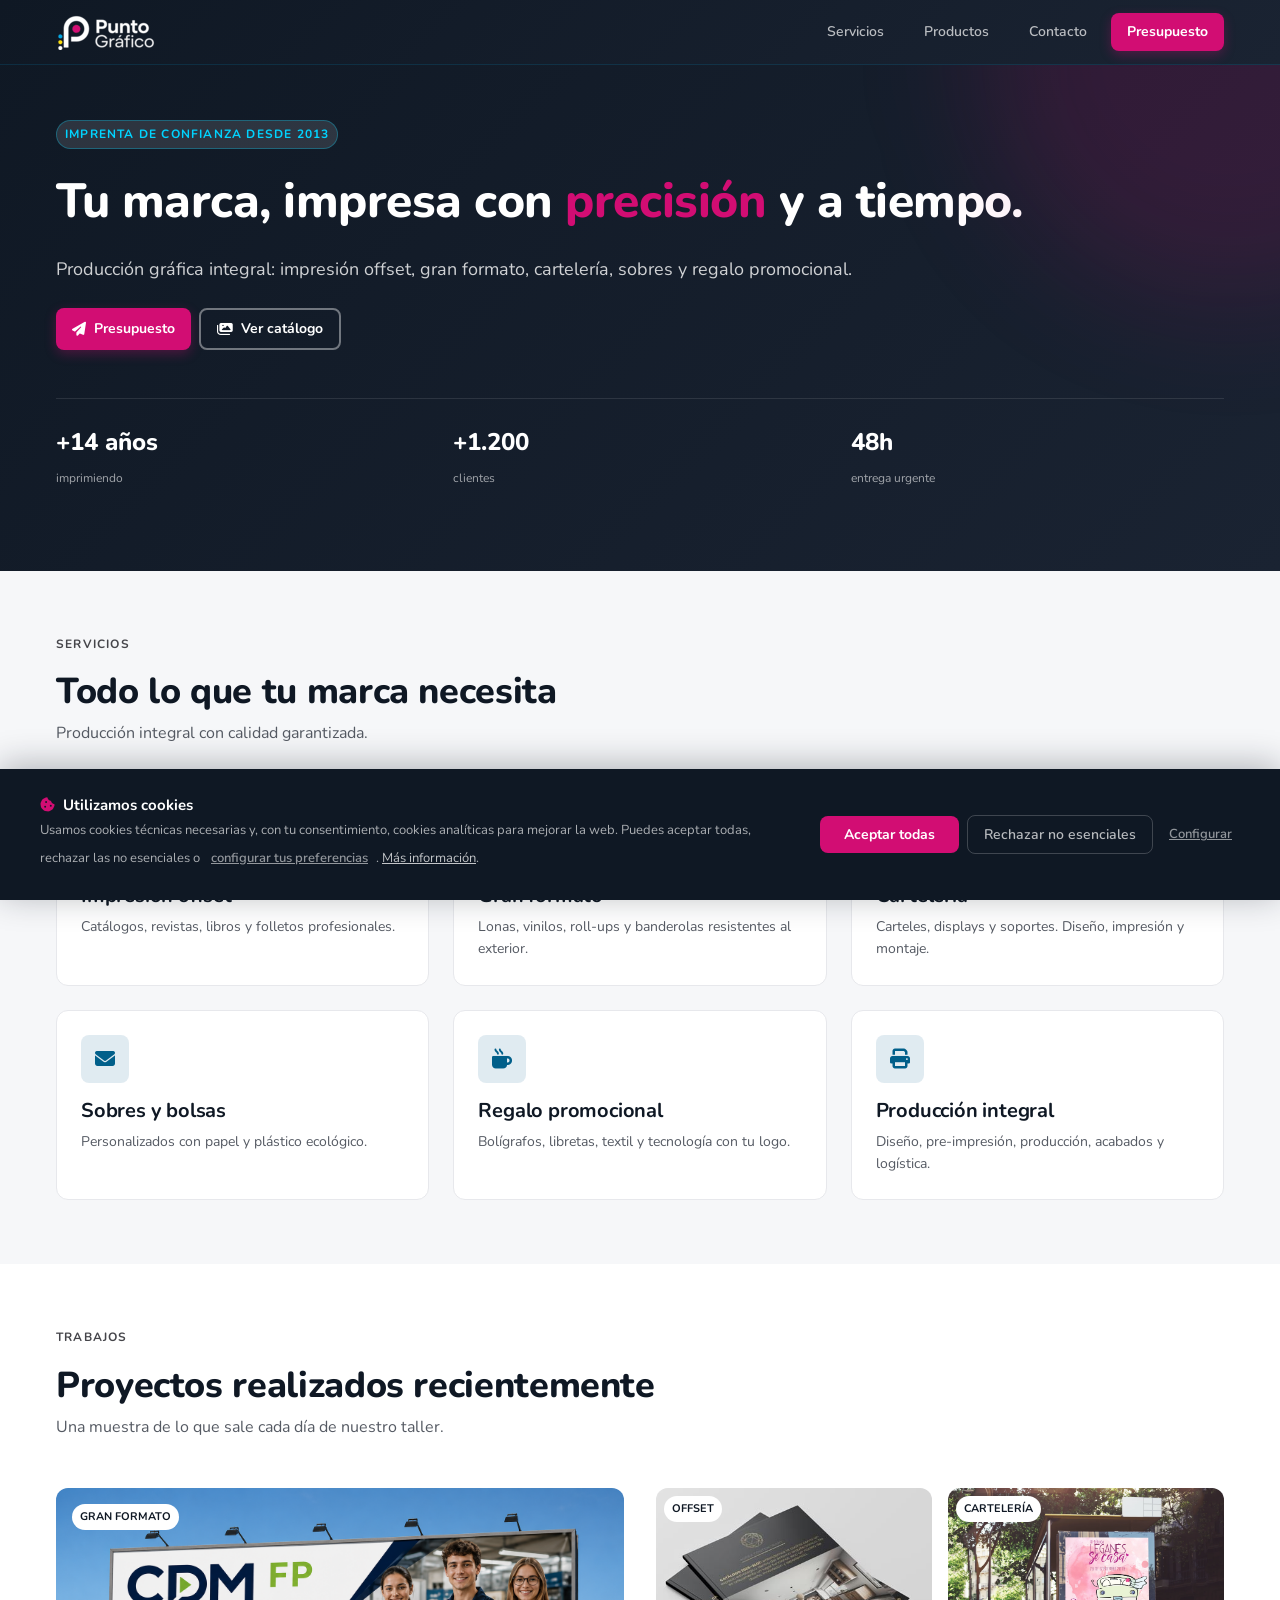
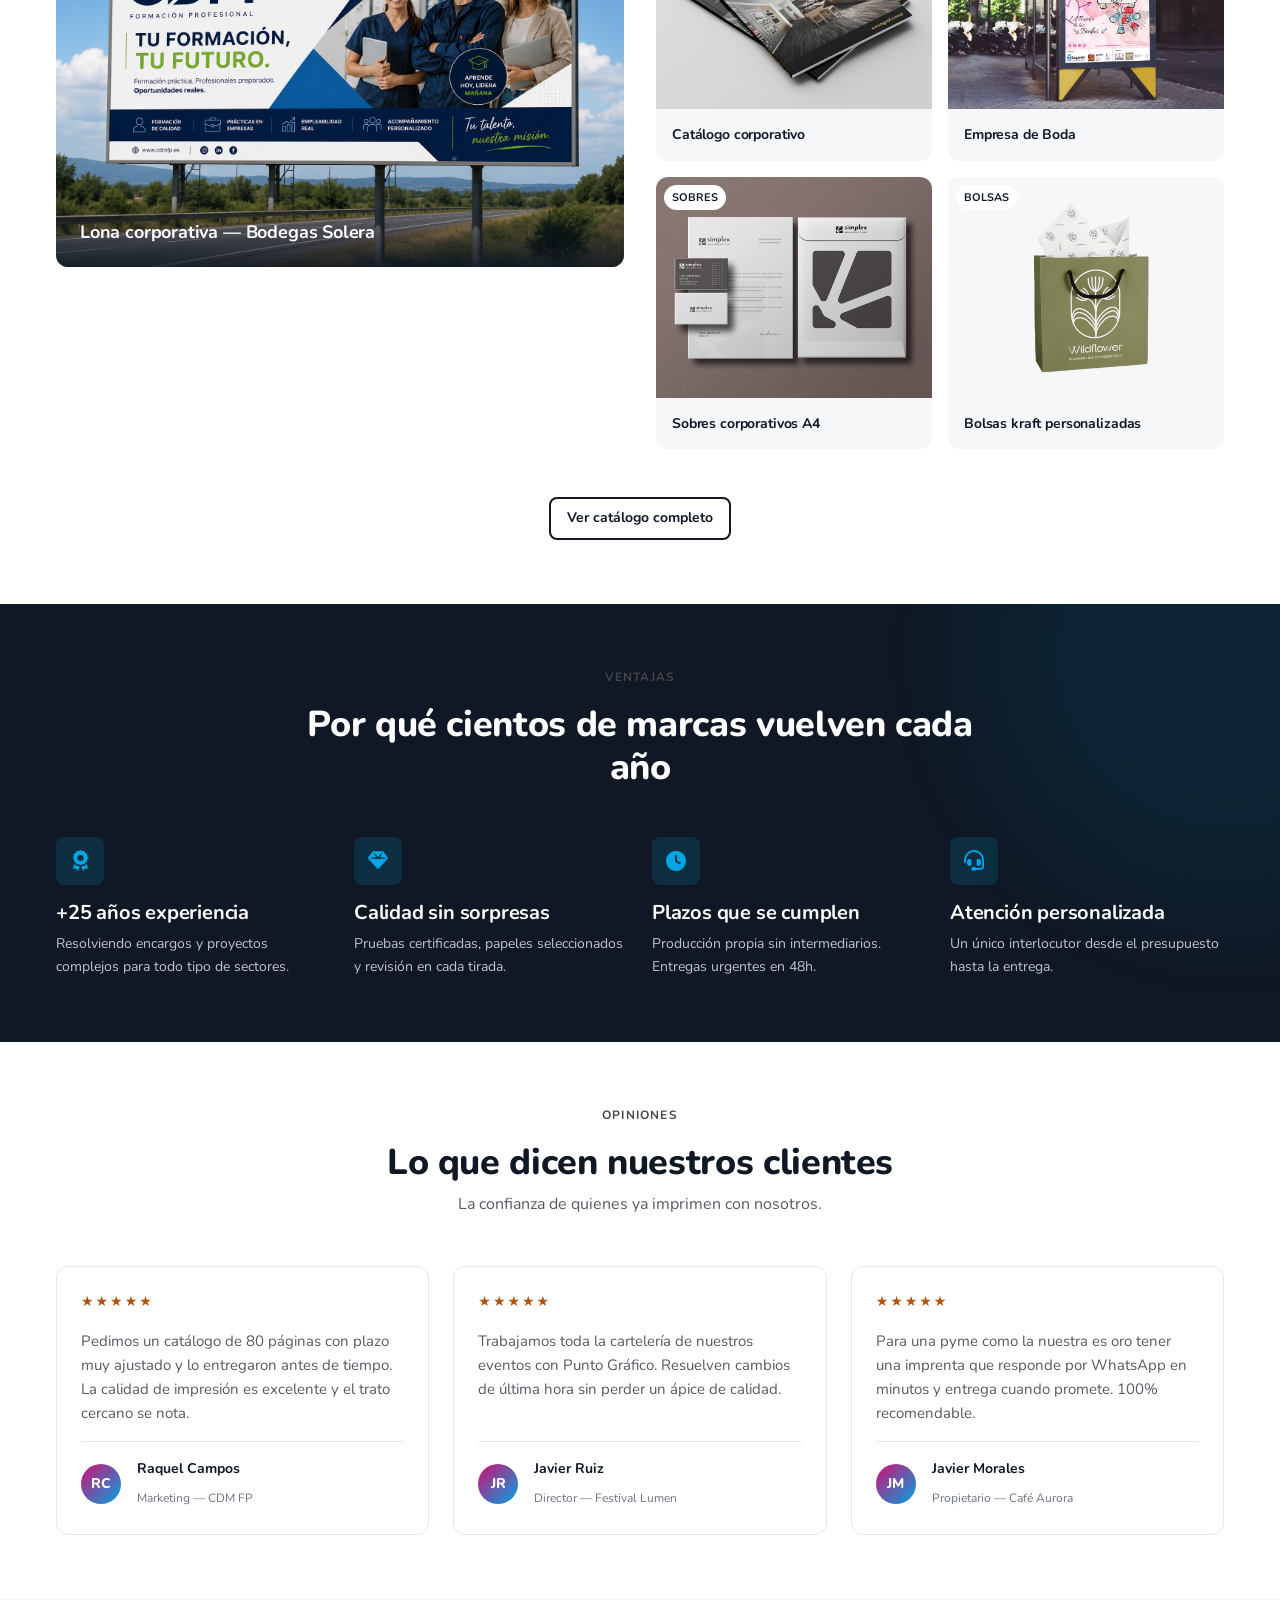
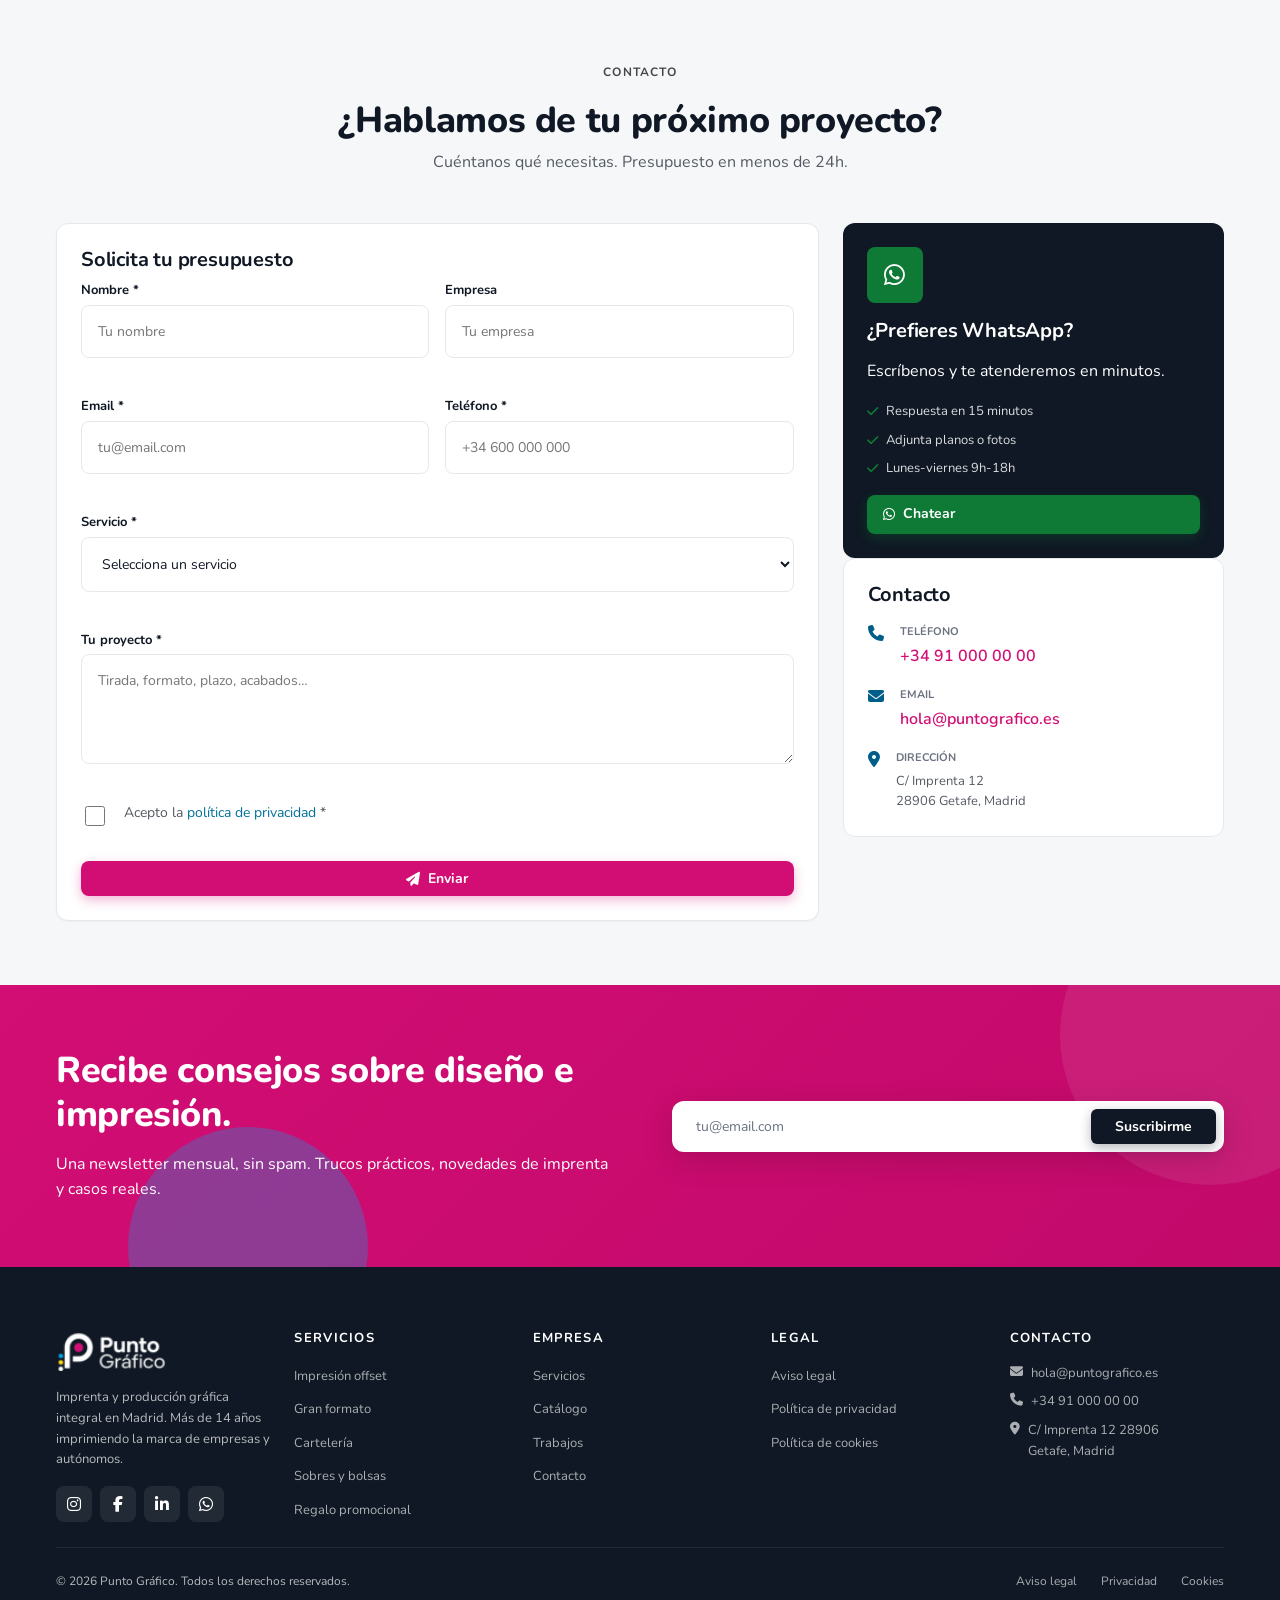
==== commit f0f9f8c6: "Mejora en accesibilidad y páginas normativas" ====
--- a/index.html
+++ b/index.html
@@ -10,13 +10,14 @@
     <link href="https://fonts.googleapis.com/css2?family=Nunito:wght@400;600;700;800&display=swap" rel="stylesheet">
     <link rel="stylesheet" href="https://cdnjs.cloudflare.com/ajax/libs/font-awesome/6.4.0/css/all.min.css">
     <link rel="stylesheet" href="css/styles.css">
+    <link rel="stylesheet" href="css/legal.css">
 </head>
 <body>
     <!-- ───── Navbar ───── -->
     <header class="nav" id="nav">
         <div class="container nav-inner">
             <!-- <a href="#" class="logo">Punto Gráfico</a> -->
-            <a href="#" class="logo"><img class="logo-img"  src="img/punto_grafico_white.png"></a>
+            <a href="#" class="logo"><img class="logo-img"  src="img/punto_grafico_white.png" alt="Volver al inicio"></a>
             <button class="nav-toggle" id="nav-toggle" aria-label="Abrir menú" aria-expanded="false">
                 <span class="hamburger"></span>
             </button>
@@ -271,7 +272,7 @@
                         </div>
                         <div class="form-field checkbox">
                             <input type="checkbox" id="privacidad" name="privacidad" required>
-                            <label for="privacidad">Acepto la <a href="#" target="_blank">política de privacidad</a> *</label>
+                            <label for="privacidad">Acepto la <a href="politica-privacidad.html" target="_blank">política de privacidad</a> *</label>
                             <span class="error-message" id="error-privacidad" role="alert"></span>
                         </div>
                         <button type="submit" class="btn btn-primary"><i class="fas fa-paper-plane"></i> Enviar</button>
@@ -378,9 +379,9 @@
                 <div>
                     <h4>LEGAL</h4>
                     <ul class="footer-links">
-                        <li><a href="#">Aviso legal</a></li>
-                        <li><a href="#">Política de privacidad</a></li>
-                        <li><a href="#">Política de cookies</a></li>
+                        <li><a href="aviso-legal.html">Aviso legal</a></li>
+                        <li><a href="politica-privacidad.html">Política de privacidad</a></li>
+                        <li><a href="cookies.html">Política de cookies</a></li>
                     </ul>
                 </div>
                 <div>
@@ -395,9 +396,9 @@
             <div class="footer-bottom">
                 <p>&copy; 2026 Punto Gráfico. Todos los derechos reservados.</p>
                 <div class="footer-legal">
-                    <a href="#">Aviso legal</a>
-                    <a href="#">Privacidad</a>
-                    <a href="#">Cookies</a>
+                    <a href="aviso-legal.html">Aviso legal</a>
+                    <a href="politica-privacidad.html">Privacidad</a>
+                    <a href="cookies.html">Cookies</a>
                 </div>
             </div>
         </div>
@@ -408,5 +409,6 @@
     </a>
 
     <script src="js/main.js"></script>
+    <script src="js/cookies.js"></script>
 </body>
 </html>
--- a/css/styles.css
+++ b/css/styles.css
@@ -4,11 +4,11 @@
   --bg-soft: #f6f7f9;
   --text: #0f1824;
   --text-secondary: #555a63;
-  --text-muted: #8a8f97;
+  --text-muted: #6b7280;
   --accent: #d20d73;
   --accent-alt: #00a5e3;
   --border: #e7e8ec;
-  --whatsapp: #25d366;
+  --whatsapp: #0e7a35;
   --radius: 8px;
   --radius-lg: 12px;
   --shadow-sm: 0 1px 2px rgba(15, 24, 36, 0.04);
@@ -105,7 +105,7 @@
   font-weight: 700;
   text-transform: uppercase;
   letter-spacing: 0.1em;
-  color: var(--text-muted);
+  color: #45454A;
   margin-bottom: var(--space-md);
 }
 
@@ -169,11 +169,11 @@
 .btn-whatsapp {
   background: var(--whatsapp);
   color: white;
-  box-shadow: 0 4px 12px rgba(37, 211, 102, 0.3);
+  box-shadow: 0 4px 12px rgba(14, 122, 53, 0.3);
 }
 
 .btn-whatsapp:hover {
-  background: #1fbf5a;
+  background: #0a6b2e;
   transform: translateY(-2px);
 }
 
@@ -192,8 +192,8 @@
 .badge {
   display: inline-block;
   padding: var(--space-xs) var(--space-sm);
-  background: rgba(0, 165, 227, 0.12);
-  color: var(--accent-alt);
+  background: rgba(0, 95, 138, 0.12);
+  color: #005f8a;
   border-radius: 20px;
   font-size: 12px;
   font-weight: 700;
@@ -444,8 +444,8 @@
   height: 48px;
   display: grid;
   place-items: center;
-  background: rgba(0, 165, 227, 0.12);
-  color: var(--accent-alt);
+  background: rgba(0, 95, 138, 0.12);
+  color: #005f8a;
   border-radius: var(--radius);
   font-size: 20px;
   margin-bottom: var(--space-md);
@@ -747,13 +747,13 @@
 }
 
 .form-field.checkbox a {
-  color: var(--accent-alt);
+  color: #007099;
   text-decoration: none;
   transition: color 0.2s ease;
 }
 
 .form-field.checkbox a:hover {
-  color: #00d4ff;
+  color: #005f8a;
   text-decoration: underline;
 }
 
@@ -847,7 +847,7 @@
 }
 
 .newsletter p {
-  color: rgba(255, 255, 255, 0.8);
+  color: white;
   font-size: 16px;
   line-height: 1.6;
 }
@@ -928,7 +928,7 @@
 }
 
 .stars {
-  color: #fbbf24;
+  color: #b45309;
   font-size: 14px;
   letter-spacing: 2px;
 }
@@ -1057,7 +1057,7 @@
 }
 
 .info-list i {
-  color: var(--accent-alt);
+  color: #005f8a;
   margin-top: 2px;
   flex-shrink: 0;
 }
@@ -1227,13 +1227,13 @@
   display: grid;
   place-items: center;
   font-size: 24px;
-  box-shadow: 0 4px 16px rgba(37, 211, 102, 0.4);
+  box-shadow: 0 4px 16px rgba(14, 122, 53, 0.4);
   transition: all 0.3s ease;
 }
 
 .float-whatsapp:hover {
   transform: scale(1.1);
-  box-shadow: 0 6px 20px rgba(37, 211, 102, 0.5);
+  box-shadow: 0 6px 20px rgba(14, 122, 53, 0.5);
 }
 
 .float-whatsapp::before {
--- a/css/legal.css
+++ b/css/legal.css
@@ -0,0 +1,783 @@
+/* ═══════════════════════════════════════════════
+   Legal pages — shared styles + Cookie banner
+   ═══════════════════════════════════════════════ */
+
+/* ─────────────── Hero ─────────────── */
+.legal-hero {
+  padding: 120px 0 64px;
+  background: linear-gradient(135deg, #0f1824 0%, #1a2332 100%);
+  color: white;
+  position: relative;
+  overflow: hidden;
+}
+
+.legal-hero::before {
+  content: "";
+  position: absolute;
+  top: -200px;
+  right: -200px;
+  width: 500px;
+  height: 500px;
+  border-radius: 50%;
+  background: rgba(210, 13, 115, 0.15);
+  filter: blur(60px);
+  z-index: 0;
+}
+
+.legal-hero .container {
+  position: relative;
+  z-index: 1;
+}
+
+.legal-hero h1 {
+  color: white;
+  margin-top: var(--space-md);
+  margin-bottom: var(--space-sm);
+}
+
+.legal-updated {
+  display: flex;
+  align-items: center;
+  gap: var(--space-sm);
+  font-size: 13px;
+  color: rgba(255, 255, 255, 0.5);
+  margin-top: var(--space-sm);
+}
+
+.legal-updated i {
+  color: var(--accent-alt);
+}
+
+/* ─────────────── Page layout ─────────────── */
+.legal-body {
+  padding: var(--space-3xl) 0;
+}
+
+.legal-layout {
+  display: grid;
+  grid-template-columns: 220px 1fr;
+  gap: var(--space-3xl);
+  align-items: start;
+}
+
+/* ─────────────── Sidebar nav ─────────────── */
+.legal-sidebar {
+  position: sticky;
+  top: 88px;
+}
+
+.legal-nav {
+  background: var(--bg-soft);
+  border-radius: var(--radius-lg);
+  padding: var(--space-lg);
+  border: 1px solid var(--border);
+  margin-bottom: var(--space-md);
+}
+
+.legal-nav h4 {
+  font-size: 11px;
+  font-weight: 700;
+  text-transform: uppercase;
+  letter-spacing: 0.1em;
+  color: var(--text-muted);
+  margin-bottom: var(--space-md);
+}
+
+.legal-nav ul {
+  list-style: none;
+  padding: 0;
+  margin: 0;
+  display: flex;
+  flex-direction: column;
+  gap: 2px;
+}
+
+.legal-nav a {
+  display: block;
+  padding: 6px var(--space-sm);
+  border-radius: var(--radius);
+  font-size: 13px;
+  font-weight: 600;
+  color: var(--text-secondary);
+  transition: all 0.2s ease;
+  line-height: 1.3;
+}
+
+.legal-nav a:hover,
+.legal-nav a.active {
+  background: white;
+  color: var(--accent);
+}
+
+hr.legal-divider {
+  border: none;
+  border-top: 1px solid var(--border);
+  margin: var(--space-md) 0;
+}
+
+.legal-nav-pages h4 {
+  margin-top: var(--space-md);
+}
+
+/* ─────────────── Content ─────────────── */
+.legal-content {
+  min-width: 0;
+}
+
+.legal-section {
+  margin-bottom: var(--space-3xl);
+  scroll-margin-top: 88px;
+}
+
+.legal-section:last-child {
+  margin-bottom: 0;
+}
+
+.legal-section h2 {
+  font-size: 20px;
+  font-weight: 800;
+  color: var(--text);
+  margin-bottom: var(--space-lg);
+  padding-bottom: var(--space-md);
+  border-bottom: 2px solid var(--border);
+  display: flex;
+  align-items: center;
+  gap: var(--space-sm);
+}
+
+.legal-section h2 i {
+  color: var(--accent);
+  font-size: 16px;
+  flex-shrink: 0;
+}
+
+.legal-section h3 {
+  font-size: 15px;
+  font-weight: 700;
+  margin-top: var(--space-lg);
+  margin-bottom: var(--space-sm);
+  color: var(--text);
+}
+
+.legal-section p {
+  font-size: 15px;
+  color: var(--text-secondary);
+  line-height: 1.75;
+  margin-bottom: var(--space-md);
+}
+
+.legal-section ul,
+.legal-section ol {
+  padding-left: var(--space-xl);
+  margin-bottom: var(--space-md);
+  color: var(--text-secondary);
+  font-size: 15px;
+  line-height: 1.8;
+}
+
+.legal-section li {
+  margin-bottom: var(--space-xs);
+}
+
+.legal-section a {
+  color: var(--accent);
+}
+
+.legal-section a:hover {
+  color: #b30a62;
+  text-decoration: underline;
+}
+
+/* ─────────────── Info box ─────────────── */
+.legal-infobox {
+  background: var(--bg-soft);
+  border-left: 3px solid var(--accent);
+  border-radius: 0 var(--radius) var(--radius) 0;
+  padding: var(--space-lg);
+  margin-bottom: var(--space-lg);
+}
+
+.legal-infobox strong {
+  display: block;
+  font-size: 13px;
+  text-transform: uppercase;
+  letter-spacing: 0.05em;
+  color: var(--text-muted);
+  margin-bottom: var(--space-sm);
+}
+
+.legal-infobox p {
+  margin: 0 0 var(--space-xs);
+  font-size: 14px;
+  color: var(--text-secondary);
+}
+
+.legal-infobox p:last-child {
+  margin: 0;
+}
+
+/* ─────────────── Rights grid ─────────────── */
+.rights-grid {
+  display: grid;
+  grid-template-columns: repeat(auto-fit, minmax(200px, 1fr));
+  gap: var(--space-md);
+  margin-bottom: var(--space-lg);
+}
+
+.right-card {
+  background: var(--bg-soft);
+  border-radius: var(--radius-lg);
+  padding: var(--space-md);
+  border: 1px solid var(--border);
+  transition: border-color 0.2s ease;
+}
+
+.right-card:hover {
+  border-color: var(--accent);
+}
+
+.right-card .right-icon {
+  width: 40px;
+  height: 40px;
+  border-radius: var(--radius);
+  background: rgba(0, 165, 227, 0.12);
+  color: var(--accent-alt);
+  display: grid;
+  place-items: center;
+  font-size: 16px;
+  margin-bottom: var(--space-sm);
+}
+
+.right-card h4 {
+  font-size: 14px;
+  font-weight: 700;
+  margin-bottom: var(--space-xs);
+  color: var(--text);
+}
+
+.right-card p {
+  font-size: 13px;
+  color: var(--text-muted);
+  margin: 0;
+  line-height: 1.5;
+}
+
+/* ─────────────── Cookie table ─────────────── */
+.legal-table-wrapper {
+  overflow-x: auto;
+  margin-bottom: var(--space-lg);
+  border-radius: var(--radius-lg);
+  border: 1px solid var(--border);
+}
+
+.legal-table {
+  width: 100%;
+  border-collapse: collapse;
+  font-size: 13px;
+}
+
+.legal-table th {
+  background: var(--bg-soft);
+  padding: var(--space-sm) var(--space-md);
+  text-align: left;
+  font-weight: 700;
+  font-size: 11px;
+  text-transform: uppercase;
+  letter-spacing: 0.06em;
+  color: var(--text-muted);
+  border-bottom: 1px solid var(--border);
+  white-space: nowrap;
+}
+
+.legal-table td {
+  padding: 10px var(--space-md);
+  border-bottom: 1px solid var(--border);
+  color: var(--text-secondary);
+  vertical-align: top;
+  line-height: 1.5;
+}
+
+.legal-table tr:last-child td {
+  border-bottom: none;
+}
+
+.legal-table tr:hover td {
+  background: var(--bg-soft);
+}
+
+/* Cookie type badges */
+.cookie-badge {
+  display: inline-block;
+  padding: 2px 8px;
+  border-radius: 20px;
+  font-size: 11px;
+  font-weight: 700;
+  text-transform: uppercase;
+  letter-spacing: 0.03em;
+  white-space: nowrap;
+}
+
+.badge-essential  { background: rgba(34,197,94,0.15);  color: #15803d; }
+.badge-analytics  { background: rgba(59,130,246,0.15);  color: #1d4ed8; }
+.badge-marketing  { background: rgba(251,146,60,0.15);  color: #c2410c; }
+.badge-preference { background: rgba(168,85,247,0.15);  color: #7e22ce; }
+
+/* ─────────────── Cookie consent inline card ─────────────── */
+.cookie-consent-card {
+  background: var(--bg-soft);
+  border: 1px solid var(--border);
+  border-radius: var(--radius-lg);
+  padding: var(--space-lg);
+  margin-bottom: var(--space-lg);
+  display: flex;
+  align-items: center;
+  gap: var(--space-lg);
+  flex-wrap: wrap;
+}
+
+.cookie-consent-card p {
+  flex: 1;
+  font-size: 14px;
+  color: var(--text-secondary);
+  margin: 0;
+  min-width: 200px;
+}
+
+.cookie-consent-card .btn {
+  white-space: nowrap;
+}
+
+/* ─────────────── Browser icons list ─────────────── */
+.browser-list {
+  list-style: none;
+  padding: 0;
+  margin: 0 0 var(--space-lg);
+  display: flex;
+  flex-direction: column;
+  gap: var(--space-sm);
+}
+
+.browser-list li {
+  display: flex;
+  align-items: center;
+  gap: var(--space-md);
+  font-size: 14px;
+  color: var(--text-secondary);
+}
+
+.browser-list i {
+  width: 20px;
+  color: var(--accent-alt);
+  flex-shrink: 0;
+}
+
+/* ═══════════════════════════════════════════════
+   Cookie Banner (injected on all pages)
+   ═══════════════════════════════════════════════ */
+
+#pg-cookie-banner {
+  position: fixed;
+  bottom: 0;
+  left: 0;
+  right: 0;
+  z-index: 9000;
+  background: #0f1824;
+  color: white;
+  padding: var(--space-lg);
+  box-shadow: 0 -4px 32px rgba(15,24,36,0.3);
+  transform: translateY(0);
+  transition: transform 0.4s cubic-bezier(0.4,0,0.2,1);
+}
+
+#pg-cookie-banner.pg-hidden {
+  transform: translateY(110%);
+  pointer-events: none;
+}
+
+.pg-banner-inner {
+  max-width: 1200px;
+  margin: 0 auto;
+  display: flex;
+  align-items: center;
+  gap: var(--space-xl);
+}
+
+.pg-banner-text {
+  flex: 1;
+}
+
+.pg-banner-text strong {
+  display: flex;
+  align-items: center;
+  gap: var(--space-sm);
+  font-size: 15px;
+  color: white;
+  margin-bottom: 4px;
+}
+
+.pg-banner-text strong i {
+  color: var(--accent);
+}
+
+.pg-banner-text p {
+  font-size: 13px;
+  color: rgba(255,255,255,0.65);
+  line-height: 1.5;
+  margin: 0;
+}
+
+.pg-banner-text a {
+  color: rgba(255,255,255,0.75);
+  text-decoration: underline;
+}
+
+.pg-banner-text a:hover {
+  color: white;
+}
+
+.pg-banner-actions {
+  display: flex;
+  align-items: center;
+  gap: var(--space-sm);
+  flex-shrink: 0;
+  flex-wrap: wrap;
+}
+
+.pg-btn-accept {
+  background: var(--accent);
+  color: white;
+  padding: 9px var(--space-lg);
+  border-radius: var(--radius);
+  font-weight: 700;
+  font-size: 14px;
+  cursor: pointer;
+  border: none;
+  font-family: inherit;
+  transition: all 0.2s ease;
+  white-space: nowrap;
+}
+
+.pg-btn-accept:hover {
+  background: #b30a62;
+  transform: translateY(-1px);
+}
+
+.pg-btn-reject {
+  background: transparent;
+  color: rgba(255,255,255,0.7);
+  padding: 9px var(--space-md);
+  border-radius: var(--radius);
+  font-weight: 600;
+  font-size: 14px;
+  cursor: pointer;
+  border: 1px solid rgba(255,255,255,0.2);
+  font-family: inherit;
+  transition: all 0.2s ease;
+  white-space: nowrap;
+}
+
+.pg-btn-reject:hover {
+  color: white;
+  border-color: rgba(255,255,255,0.45);
+  background: rgba(255,255,255,0.06);
+}
+
+.pg-btn-settings {
+  background: transparent;
+  color: rgba(255,255,255,0.55);
+  padding: 9px var(--space-sm);
+  border-radius: var(--radius);
+  font-weight: 600;
+  font-size: 13px;
+  cursor: pointer;
+  border: none;
+  font-family: inherit;
+  transition: color 0.2s ease;
+  text-decoration: underline;
+  white-space: nowrap;
+}
+
+.pg-btn-settings:hover {
+  color: rgba(255,255,255,0.9);
+}
+
+/* ═══════════════════════════════════════════════
+   Cookie Settings Modal
+   ═══════════════════════════════════════════════ */
+
+#pg-cookie-modal {
+  position: fixed;
+  inset: 0;
+  z-index: 9500;
+  background: rgba(15,24,36,0.75);
+  display: flex;
+  align-items: center;
+  justify-content: center;
+  padding: var(--space-md);
+  backdrop-filter: blur(4px);
+}
+
+#pg-cookie-modal.pg-hidden {
+  display: none;
+}
+
+.pg-modal-box {
+  background: white;
+  border-radius: var(--radius-lg);
+  max-width: 540px;
+  width: 100%;
+  max-height: 90vh;
+  overflow-y: auto;
+  padding: var(--space-xl);
+  box-shadow: var(--shadow-lg);
+}
+
+.pg-modal-header {
+  display: flex;
+  align-items: flex-start;
+  justify-content: space-between;
+  gap: var(--space-md);
+  margin-bottom: var(--space-md);
+}
+
+.pg-modal-header h2 {
+  font-size: 18px;
+  color: var(--text);
+}
+
+.pg-modal-close {
+  background: none;
+  border: none;
+  cursor: pointer;
+  color: var(--text-muted);
+  font-size: 18px;
+  padding: 2px;
+  line-height: 1;
+  flex-shrink: 0;
+  transition: color 0.2s ease;
+}
+
+.pg-modal-close:hover {
+  color: var(--text);
+}
+
+.pg-modal-intro {
+  font-size: 13px;
+  color: var(--text-secondary);
+  line-height: 1.6;
+  margin-bottom: var(--space-lg);
+}
+
+/* Category accordion */
+.pg-category {
+  border: 1px solid var(--border);
+  border-radius: var(--radius-lg);
+  margin-bottom: var(--space-sm);
+  overflow: hidden;
+}
+
+.pg-cat-header {
+  display: flex;
+  align-items: center;
+  gap: var(--space-md);
+  padding: var(--space-md);
+  background: var(--bg-soft);
+  cursor: pointer;
+  user-select: none;
+}
+
+.pg-cat-header:hover {
+  background: #eef0f3;
+}
+
+.pg-cat-info {
+  flex: 1;
+}
+
+.pg-cat-info strong {
+  display: block;
+  font-size: 14px;
+  color: var(--text);
+  margin-bottom: 2px;
+}
+
+.pg-cat-info span {
+  font-size: 12px;
+  color: var(--text-muted);
+}
+
+.pg-cat-toggle {
+  display: flex;
+  align-items: center;
+  gap: var(--space-sm);
+}
+
+.pg-cat-chevron {
+  color: var(--text-muted);
+  font-size: 12px;
+  transition: transform 0.2s ease;
+}
+
+.pg-category.pg-open .pg-cat-chevron {
+  transform: rotate(180deg);
+}
+
+/* Toggle switch */
+.pg-toggle {
+  position: relative;
+  width: 44px;
+  height: 24px;
+  flex-shrink: 0;
+}
+
+.pg-toggle input {
+  opacity: 0;
+  width: 0;
+  height: 0;
+  position: absolute;
+}
+
+.pg-toggle-track {
+  position: absolute;
+  inset: 0;
+  background: #cbd5e1;
+  border-radius: 12px;
+  transition: background 0.2s;
+  cursor: pointer;
+}
+
+.pg-toggle-track::before {
+  content: "";
+  position: absolute;
+  width: 18px;
+  height: 18px;
+  left: 3px;
+  bottom: 3px;
+  background: white;
+  border-radius: 50%;
+  transition: transform 0.2s;
+  box-shadow: 0 1px 4px rgba(0,0,0,0.2);
+}
+
+.pg-toggle input:checked ~ .pg-toggle-track {
+  background: var(--accent);
+}
+
+.pg-toggle input:checked ~ .pg-toggle-track::before {
+  transform: translateX(20px);
+}
+
+.pg-toggle input:disabled ~ .pg-toggle-track {
+  background: #94a3b8;
+  cursor: not-allowed;
+}
+
+.pg-cat-body {
+  display: none;
+  padding: var(--space-md);
+  font-size: 13px;
+  color: var(--text-secondary);
+  line-height: 1.6;
+  border-top: 1px solid var(--border);
+}
+
+.pg-category.pg-open .pg-cat-body {
+  display: block;
+}
+
+/* Modal footer */
+.pg-modal-footer {
+  display: flex;
+  gap: var(--space-sm);
+  margin-top: var(--space-lg);
+  padding-top: var(--space-lg);
+  border-top: 1px solid var(--border);
+  flex-wrap: wrap;
+}
+
+.pg-modal-footer .pg-btn-accept {
+  flex: 1;
+  min-width: 130px;
+  text-align: center;
+  display: flex;
+  justify-content: center;
+}
+
+.pg-modal-footer .pg-btn-reject {
+  flex: 1;
+  min-width: 130px;
+  text-align: center;
+}
+
+.pg-btn-save {
+  flex: 1;
+  min-width: 130px;
+  background: var(--text);
+  color: white;
+  padding: 9px var(--space-lg);
+  border-radius: var(--radius);
+  font-weight: 700;
+  font-size: 14px;
+  cursor: pointer;
+  border: none;
+  font-family: inherit;
+  transition: background 0.2s ease;
+  text-align: center;
+}
+
+.pg-btn-save:hover {
+  background: #1a2e42;
+}
+
+/* ─────────────── Responsive ─────────────── */
+@media (max-width: 900px) {
+  .legal-layout {
+    grid-template-columns: 1fr;
+  }
+
+  .legal-sidebar {
+    position: static;
+  }
+
+  .legal-nav ul {
+    flex-direction: row;
+    flex-wrap: wrap;
+  }
+
+  .legal-nav a {
+    padding: 4px var(--space-sm);
+  }
+}
+
+@media (max-width: 640px) {
+  .pg-banner-inner {
+    flex-direction: column;
+    align-items: stretch;
+    gap: var(--space-md);
+  }
+
+  .pg-banner-actions {
+    display: grid;
+    grid-template-columns: 1fr 1fr;
+    gap: var(--space-sm);
+  }
+
+  .pg-btn-settings {
+    grid-column: 1 / -1;
+    text-align: center;
+  }
+
+  .rights-grid {
+    grid-template-columns: 1fr 1fr;
+  }
+
+  .pg-modal-box {
+    padding: var(--space-lg);
+  }
+}
+
+@media (max-width: 420px) {
+  .rights-grid {
+    grid-template-columns: 1fr;
+  }
+}
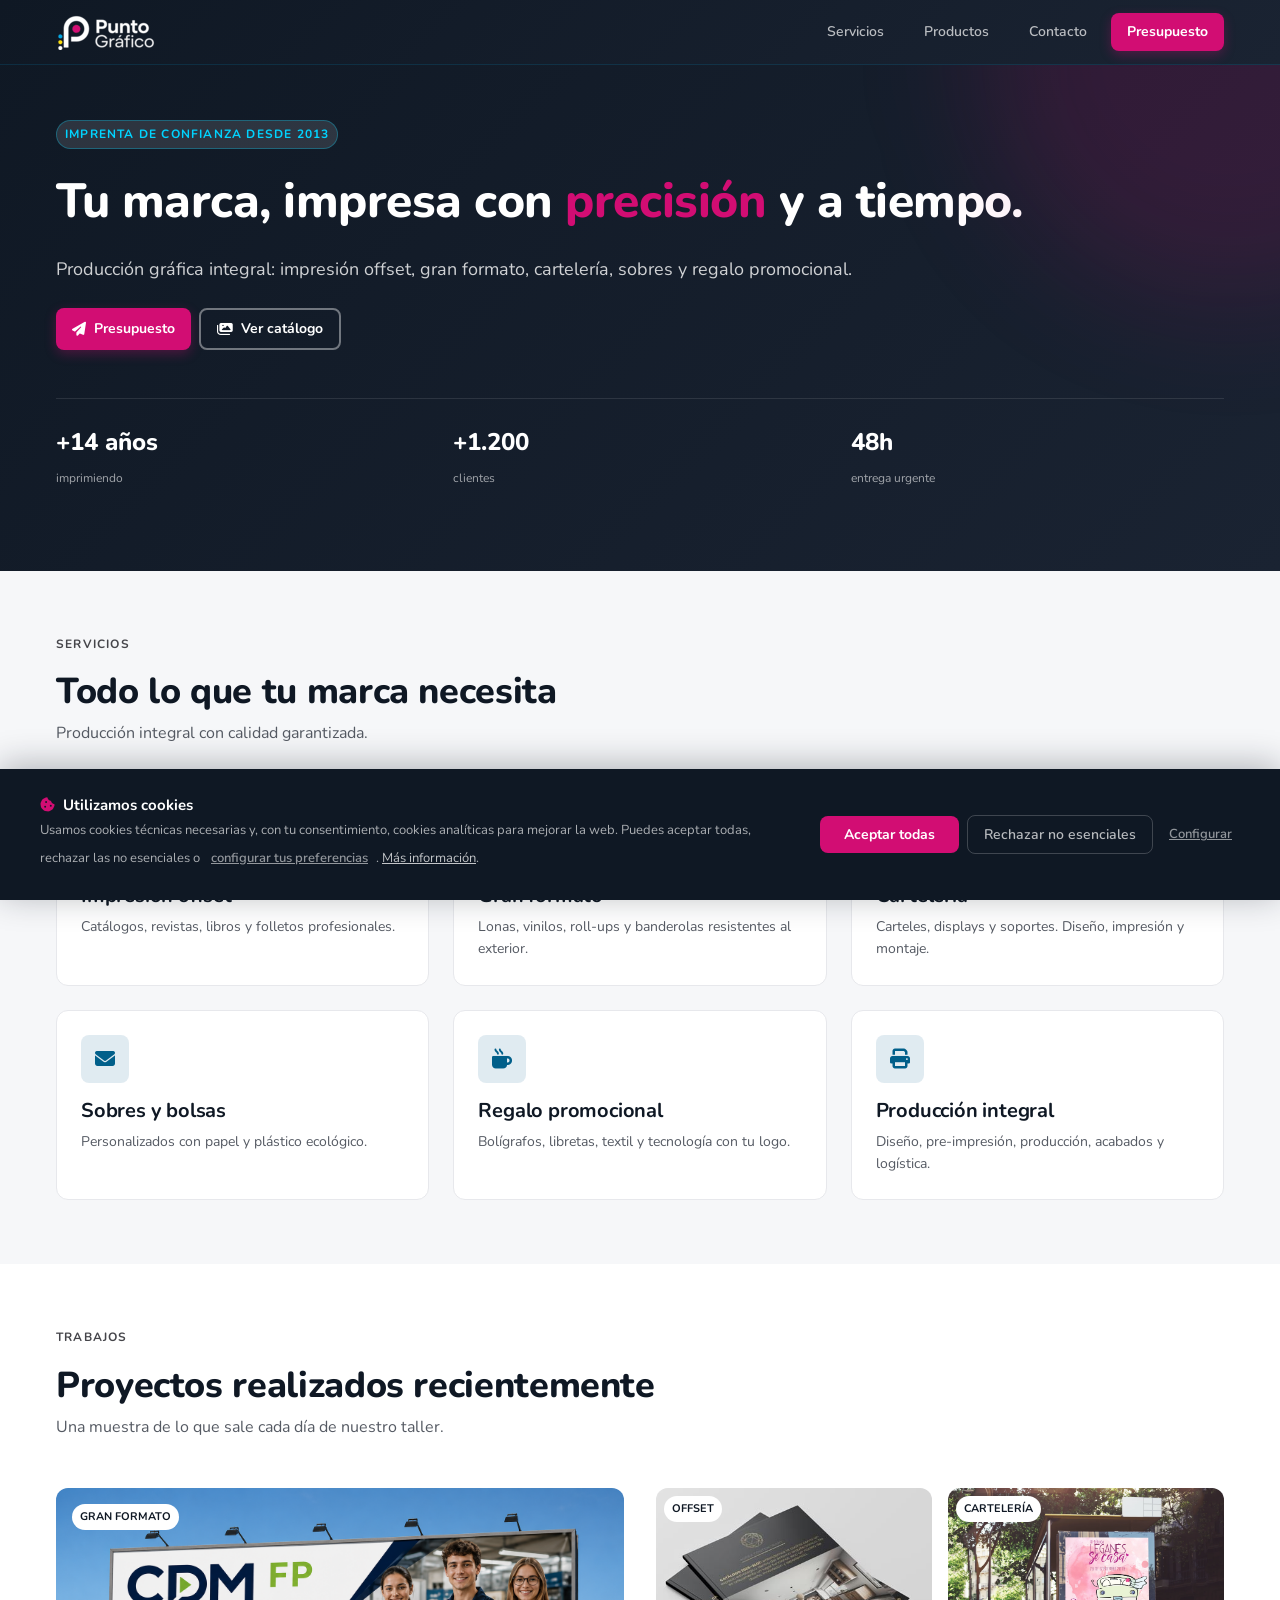
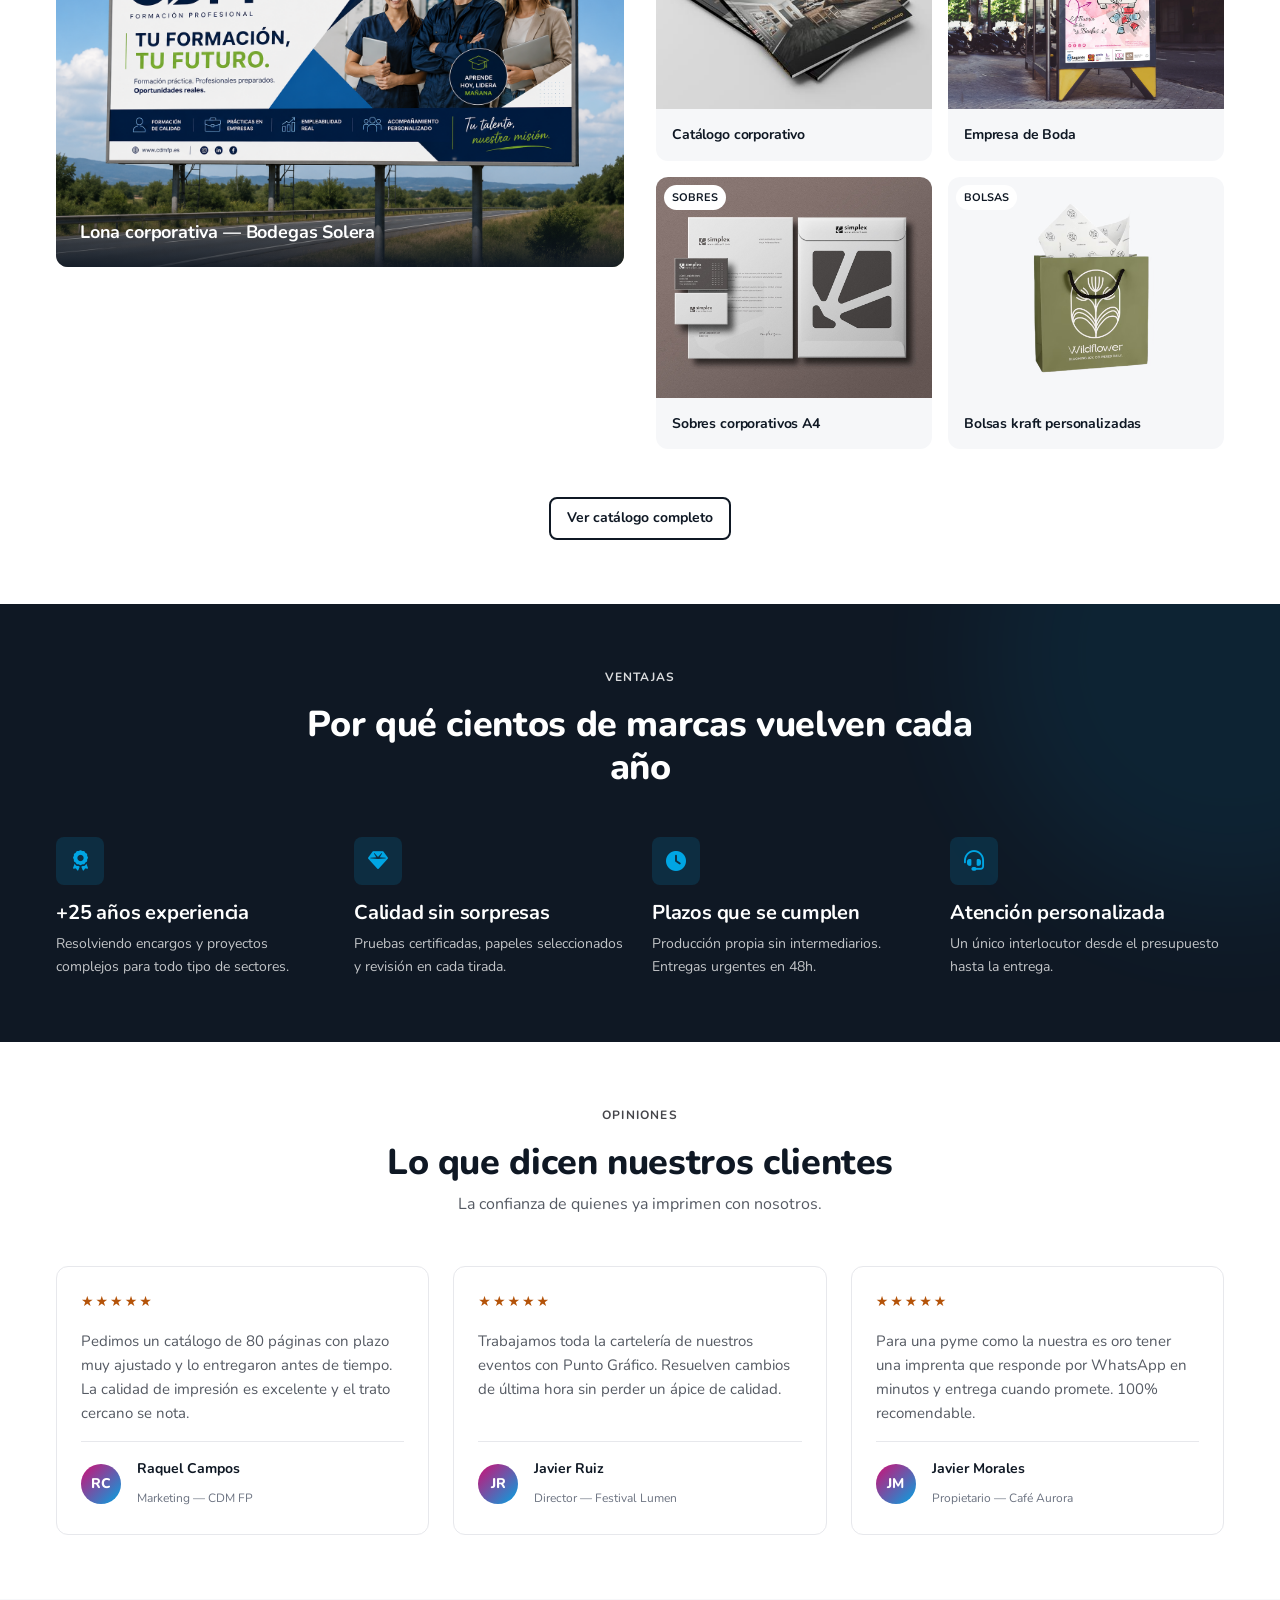
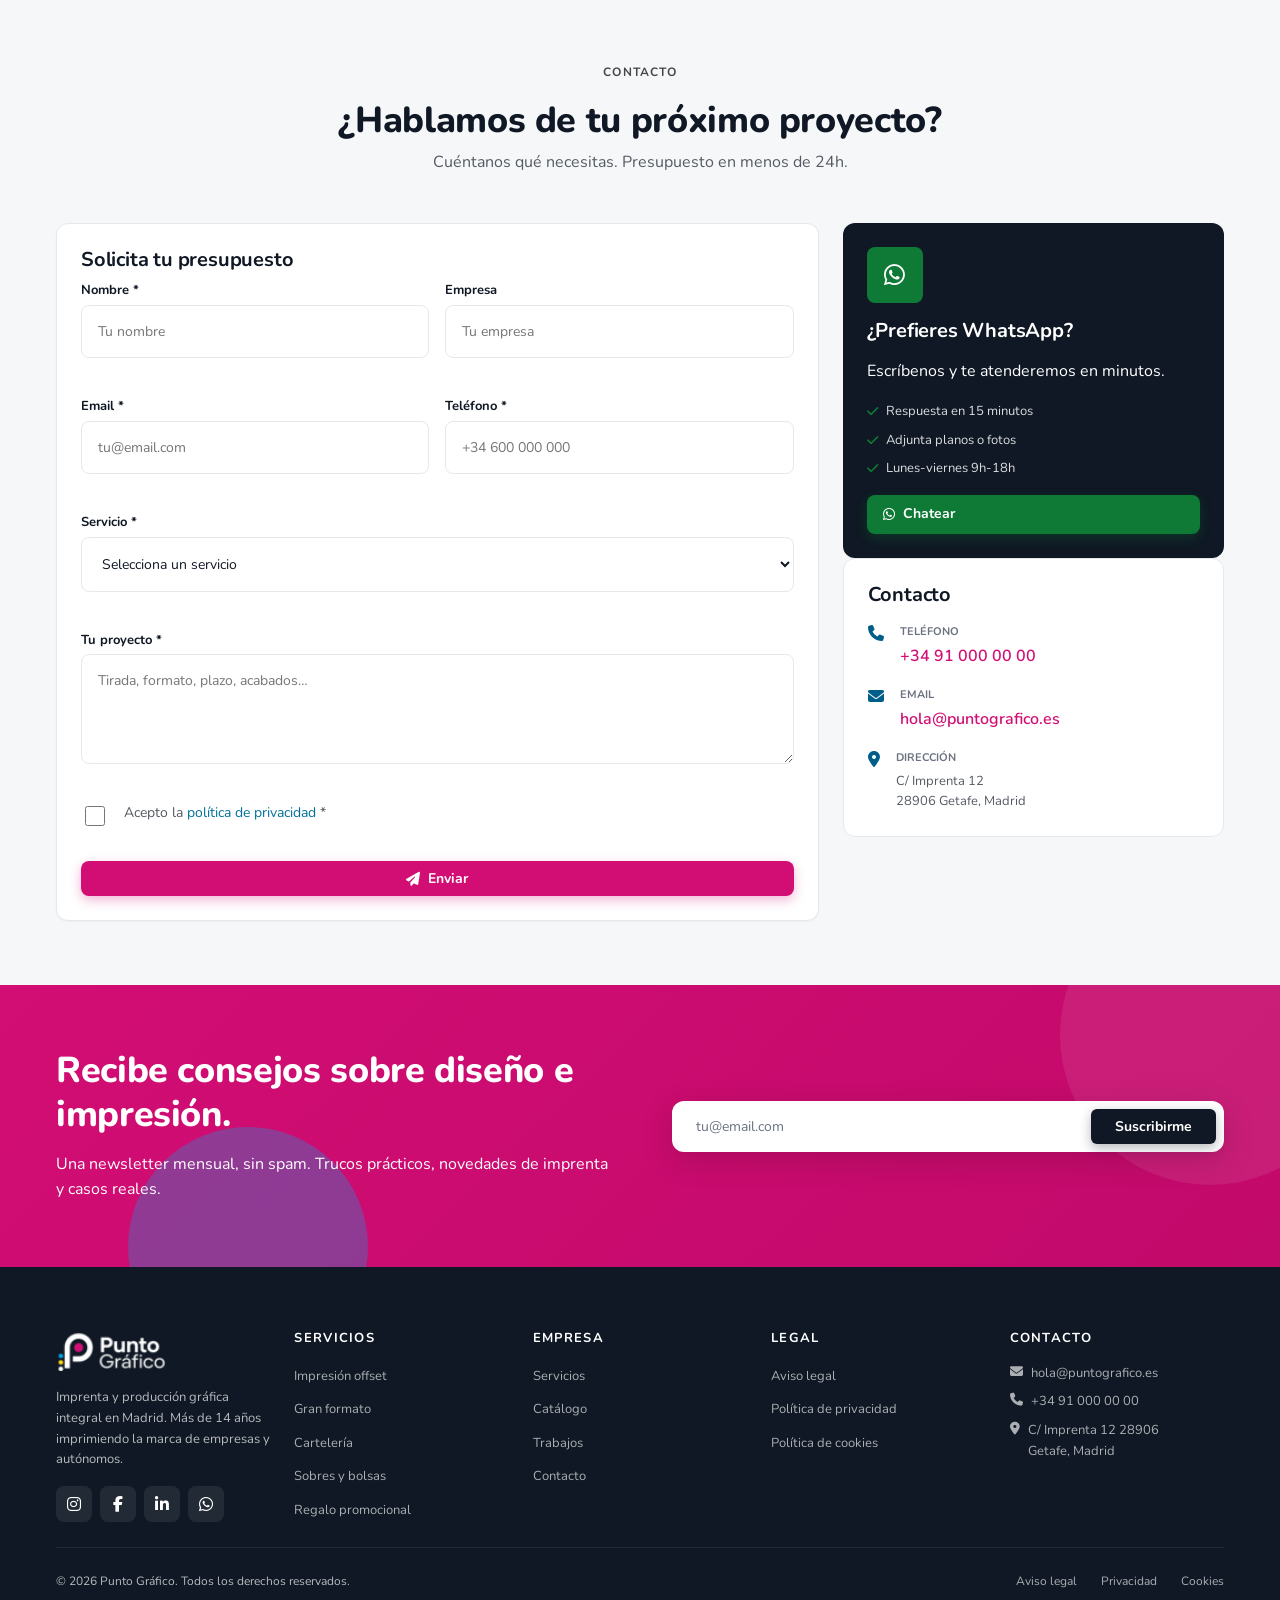
==== commit 7142bcda: "más accesibilidad" ====
--- a/index.html
+++ b/index.html
@@ -335,7 +335,8 @@
                         <p>Una newsletter mensual, sin spam. Trucos prácticos, novedades de imprenta y casos reales.</p>
                     </div>
                     <form class="newsletter-form">
-                        <input type="email" placeholder="tu@email.com" required>
+                        <label for="newsletter-email" class="sr-only">Tu dirección de email</label>
+                        <input type="email" id="newsletter-email" placeholder="tu@email.com" required>
                         <button type="submit" class="btn btn-dark">Suscribirme</button>
                     </form>
                 </div>
--- a/css/styles.css
+++ b/css/styles.css
@@ -109,6 +109,11 @@
   margin-bottom: var(--space-md);
 }
 
+.hero .eyebrow,
+.por-que .eyebrow {
+  color: rgba(255, 255, 255, 0.85);
+}
+
 .accent {
   color: var(--accent);
 }
@@ -1262,6 +1267,18 @@
   display: none !important;
 }
 
+.sr-only {
+  position: absolute;
+  width: 1px;
+  height: 1px;
+  padding: 0;
+  margin: -1px;
+  overflow: hidden;
+  clip: rect(0, 0, 0, 0);
+  white-space: nowrap;
+  border: 0;
+}
+
 /* ─────────────── Responsive ─────────────── */
 @media (max-width: 768px) {
   .nav-toggle {
